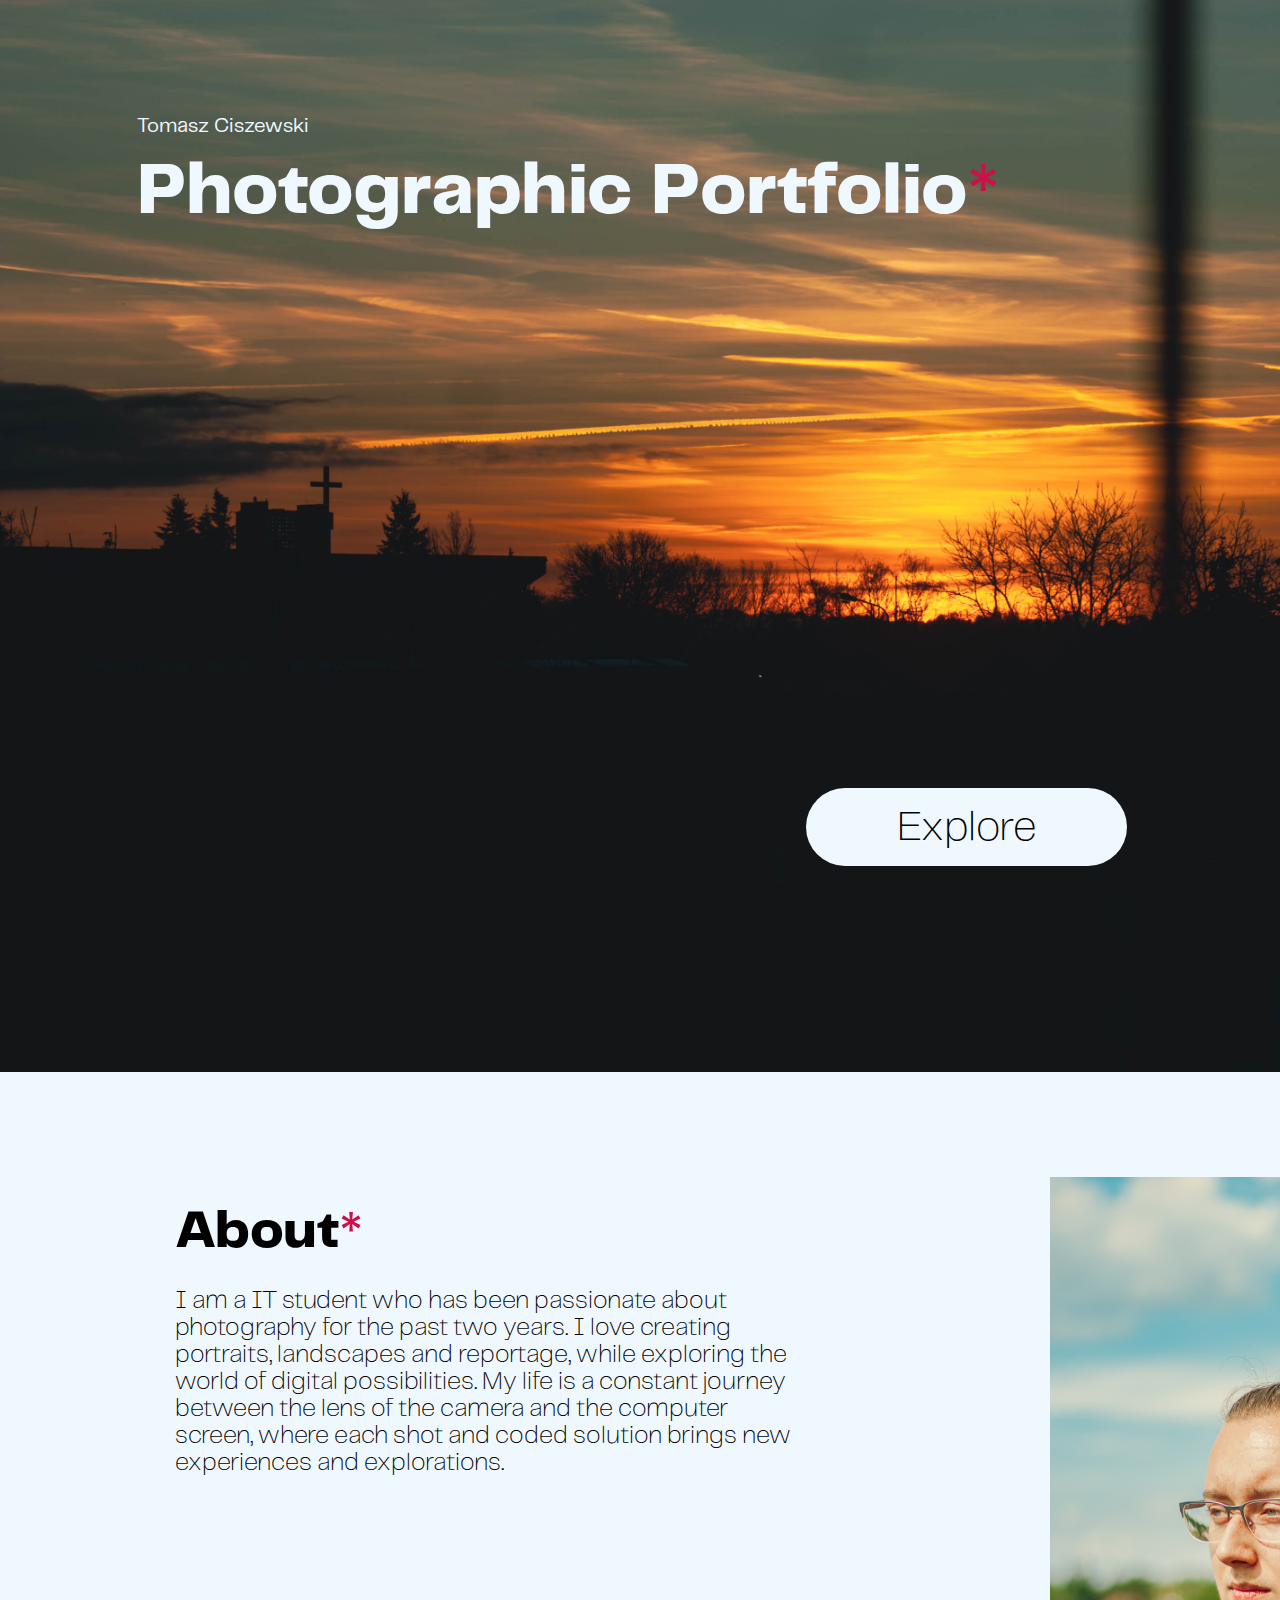
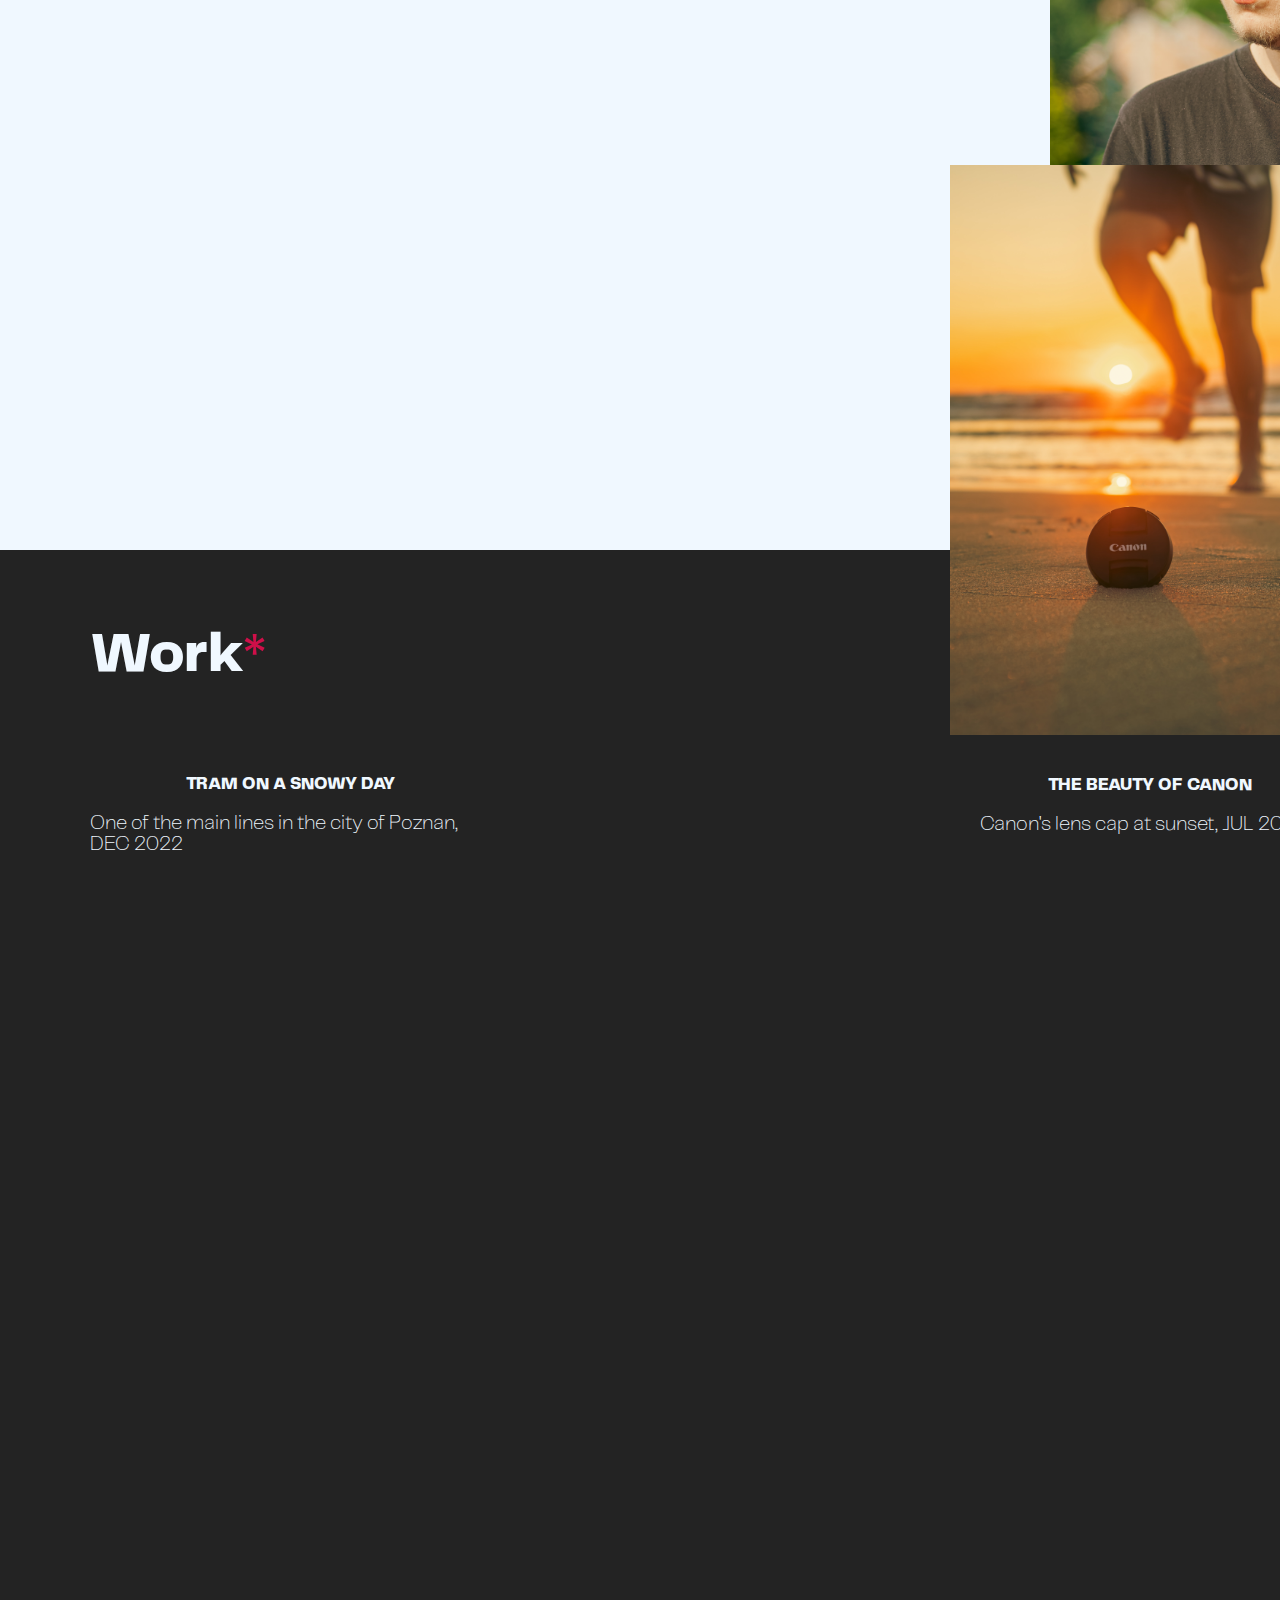
==== index.html @ 565dc721 "Build" ====
<!DOCTYPE html>
<html lang="en-EN">
<head>
    <meta charset="UTF-8">
    <meta name="viewport" content="width=device-width, initial-scale=1.0">
    <title>Ciszewski Foto i Film</title>
    <link rel="stylesheet" href="stylesheet.css">
</head>
<body>
    <div class="container">
        <div class="page1" id="page1">
            <p class="name">Tomasz Ciszewski</p>
            <h1 class="portfolio">Photographic Portfolio<span style="color: #CF0F49;">*</span></h1>
            <div class="explore_button">
                <p class="exp_butt_text">
                    <a href="#page2">Explore</a>
                </p>
            </div>
        </div>
        <div class="page2" id="page2">
            <img draggable="false" class="profiltomek" src="src/img/tomekprofil.jpg" alt="">
            <p class="about_page2">About<span style="color: #CF0F49;">*</span></p>
            <p class="opis">I am a IT student who has been passionate about photography for the past two years. I love creating portraits, landscapes and reportage, while exploring the world of digital possibilities. My life is a constant journey between the lens of the camera and the computer screen, where each shot and coded solution brings new experiences and explorations.</p>
        </div>
        <div class="page3">
            <h1 class="work_sign">Work<span style="color: #CF0F49;">*</span></h1>
            <div class="tram">
                <img class="tram_img" draggable="false" src="src/img/tram.jpg" alt="">
                <h1 class="tram_head">TRAM ON A SNOWY DAY</h1>
                <p class="tram_text">One of the main lines in the city of Poznan, DEC 2022</p>
            </div>
            <div class="salon">
                <img class="salon_img" draggable="false" src="src/img/salongier.JPG" alt="">
                <h1 class="salon_head">NIGHTLIFE OF THE CITY</h1>
                <p class="salon_text">Gaming lounge in a resort on the Baltic Sea, JUL 2023</p>
            </div>
            <div class="plaza">
                <img class="plaza_img" draggable="false" src="src/img/plaza.JPG" alt="">
                <h1 class="plaza_head">THE BEAUTY OF CANON</h1>
                <p class="plaza_text">Canon's lens cap at sunset, JUL 2023</p>
            </div>
            <div class="matport">
                <img class="matport_img" draggable="false" src="src/img/matport.jpg" alt="">
                <h1 class="matport_head">ONE OF THE TOP SPEAKERS</h1>
                <p class="matport_text">Portrait for HR conference, APR 2024</p>
            </div>
        </div>
    </div>
</body>
</html>
---- stylesheet.css ----
@font-face {
    font-family: Telegram;
    src: url(src/fonts/PPTelegraf-Regular.otf);
}

@font-face {
    font-family: TelegramB;
    src: url(src/fonts/PPTelegraf-UltraBold.otf);
}

@font-face {
    font-family: TelegramL;
    src: url(src/fonts/PPTelegraf-UltraLight.otf);
}

html {
    scroll-behavior: smooth;
}

.container {
    width: 100%;
    height: fit-content;
    position: relative;
    margin-left: -8px;
    margin-top: -8px;
    margin-bottom: -10px;
    font-family: Telegram;
    user-select: none;
}

.page1 {
    background-image: url(src/img/bgpage1.jpg);
    background-size: 100%;
    width: 1920px;
    height: 1080px;
    position: relative;
    top: -20px;
}

.name {
    font-family: Telegram;
    color: aliceblue;
    font-size: 20px;
    position: relative;
    top: 124px;
    left: 137px;
    width: 250px;
}

.portfolio {
    font-family: TelegramB;
    color: aliceblue;
    font-size: 73px;
    position: relative;
    top: 93px;
    left: 137px;
    width: 950px;
}

.explore_button {
    position: relative;
    width: 321px;
    height: 78px;
    background: aliceblue;
    font-family: TelegramL;
    font-size: 42px;
    text-align: center;
    border-radius: 50px;
    top: 600px;
    left: 42%;
    scroll-behavior: smooth;
    .exp_butt_text {
        position: relative;
        top: 18px;
        user-select: none;
    }
}

a {
    text-decoration: none;
    color: black;
}

.explore_button:hover {
    a {
        color: lightgrey;
    }
}

.page2 {
    background-color: aliceblue;
    width: 1920px;
    height: 1080px;
    position: relative;
    top: -20px;
}

.profiltomek {
    position: relative;
    width: 540px;
    height: 800px;
    top: 105px;
    left: 1050px;
}

.about_page2 {
    font-family: TelegramB;
    position: relative;
    top: -724px;
    left: 175px;
    font-size: 53px;
    width: 350px;
}

.opis {
    position: relative;
    width: 625px;
    height: 345px;
    font-size: 25px;
    font-family: TelegramL;
    top: -750px;
    left: 175px;
}

.page3 {
    background-color: rgb(35, 35, 35);
    width: 1920px;
    height: 1080px;
    position: relative;
    top: -60px;
}

.work_sign {
    font-family: TelegramB;
    font-size: 56px;
    color: aliceblue;
    position: relative;
    width: 200px;
    top: 75px;
    left: 90px;
}

.tram_img {
    width: 380px;
    height: auto;
    position: relative;
    left: 90px;
    top: 75px;
}

.tram_head {
    font-family: TelegramB;
    font-size: 17px;
    width: 400px;
    color: aliceblue;
    position: relative;
    left: 90px;
    top: 100px;
    text-align: center;
}

.tram_text {
    font-family: TelegramL;
    font-size: 20px;
    color: aliceblue;
    width: 400px;
    position: relative;
    top: 100px;
    left: 90px;
}

.salon {
    position: relative;
    left: -60px;
    height: 0;
}

.salon_img {
    width: 380px;
    height: auto;
    position: relative;
    left: 580px;
    top: -611px;
}

.salon_head {
    font-family: TelegramB;
    font-size: 17px;
    color: aliceblue;
    position: relative;
    width: 400px;
    top: -585px;
    left: 580px;
    text-align: center;
}

.salon_text {
    font-family: TelegramL;
    font-size: 20px;
    color: aliceblue;
    width: 400px;
    position: relative;
    top: -585px;
    left: 580px;
}

.plaza {
    position: relative;
    left: -120px;
    height: 0;
}

.plaza_img {
    width: 380px;
    height: auto;
    position: relative;
    left: 1070px;
    top: -610px;
}

.plaza_head {
    font-family: TelegramB;
    font-size: 17px;
    color: aliceblue;
    position: relative;
    width: 400px;
    top: -585px;
    left: 1070px;
    text-align: center;
}

.plaza_text {
    font-family: TelegramL;
    font-size: 20px;
    color: aliceblue;
    width: 400px;
    position: relative;
    top: -585px;
    left: 1100px;
}

.matport {
    position: relative;
    left: 310px;
    height: 0;
    width: 0;
}

.matport_img {
    width: 380px;
    height: auto;
    position: relative;
    left: 1070px;
    top: -610px;
}

.matport_head {
    font-family: TelegramB;
    font-size: 17px;
    color: aliceblue;
    position: relative;
    width: 400px;
    top: -585px;
    left: 1070px;
    text-align: center;
}

.matport_text {
    font-family: TelegramL;
    font-size: 20px;
    color: aliceblue;
    width: 400px;
    position: relative;
    top: -585px;
    left: 1100px;
}
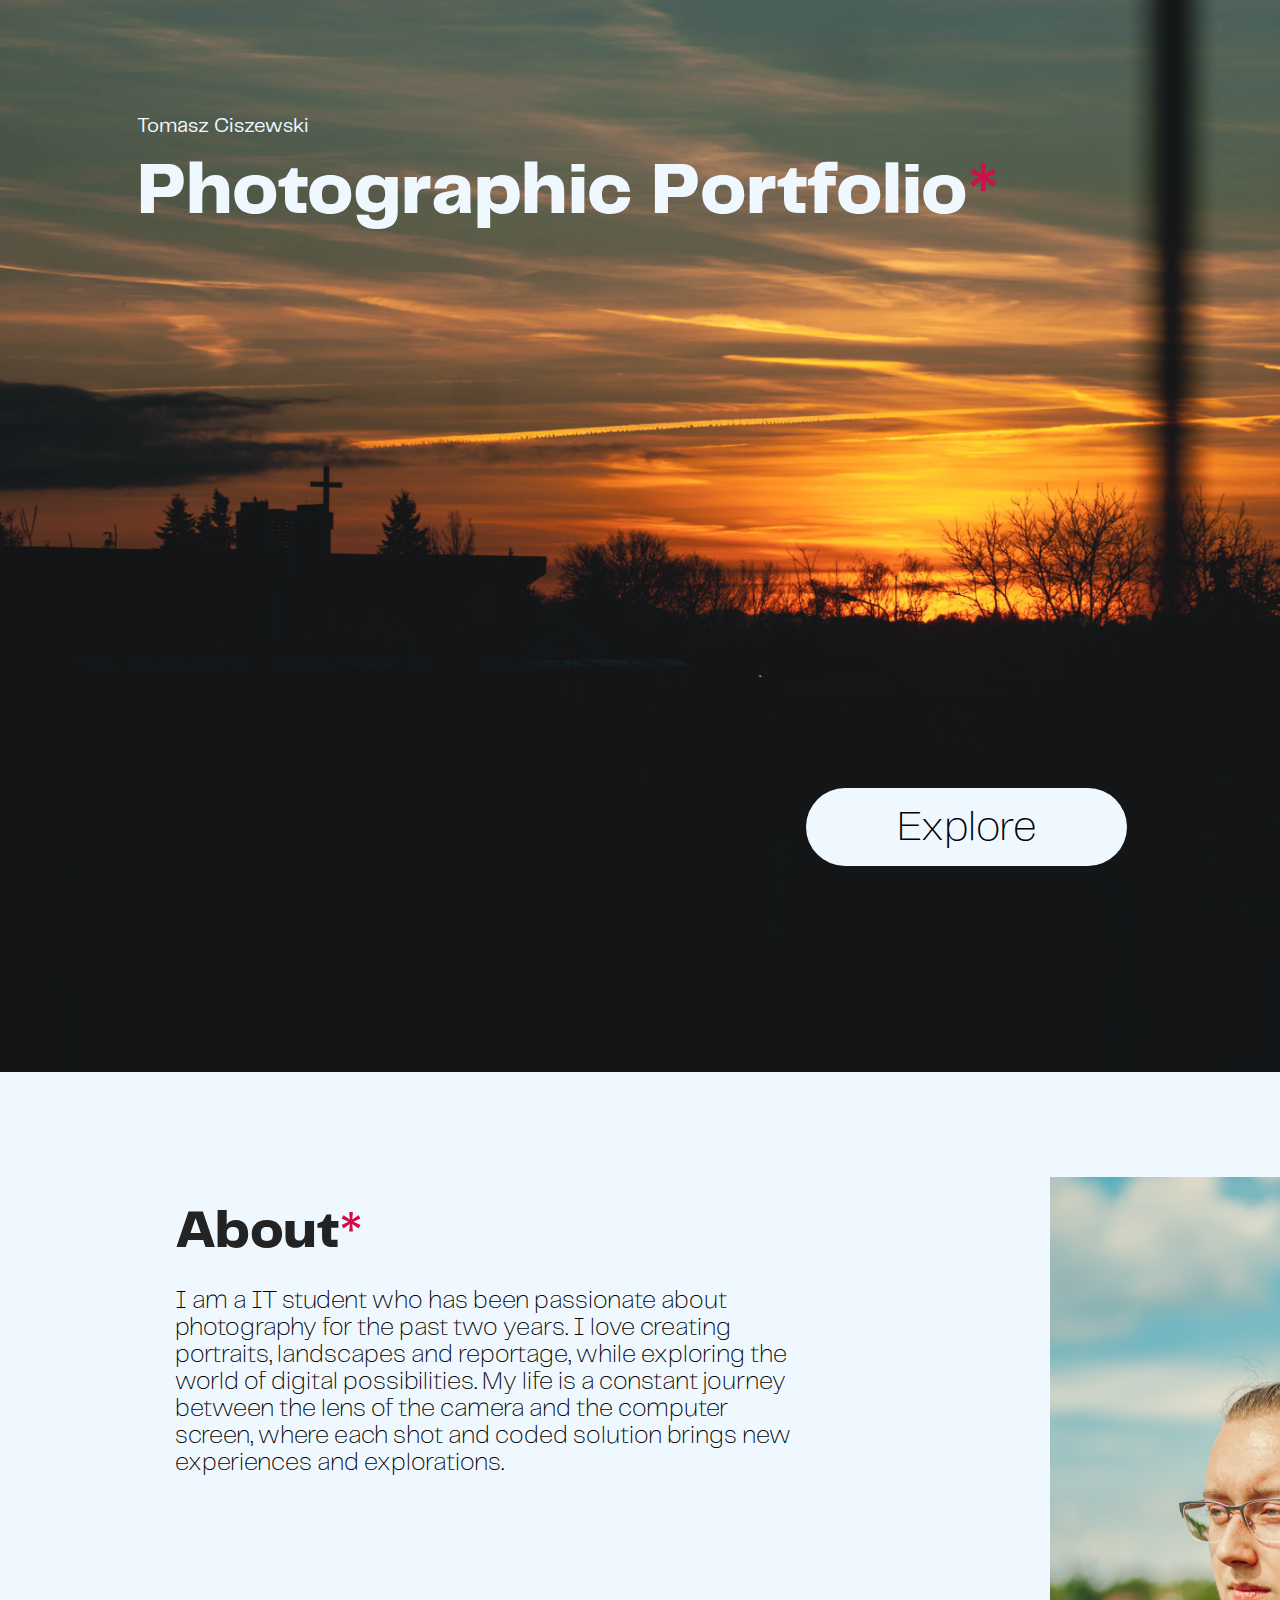
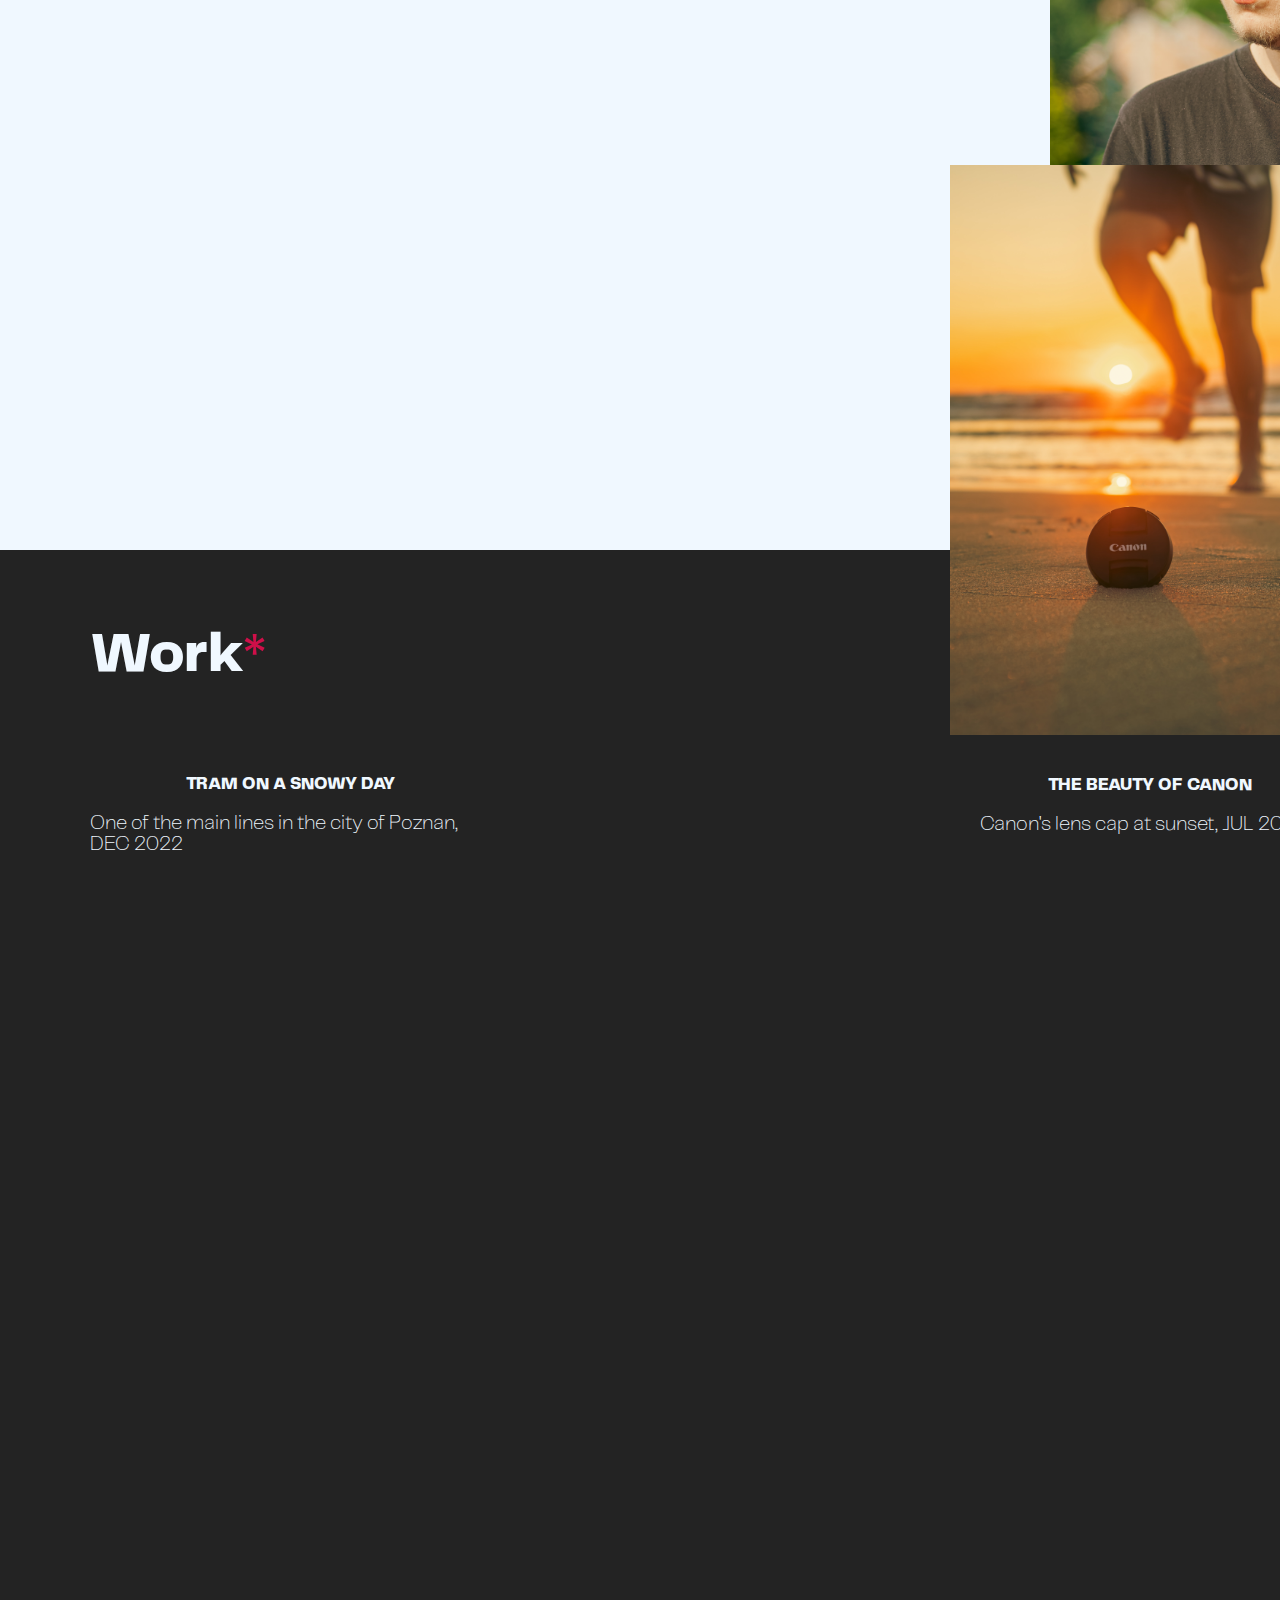
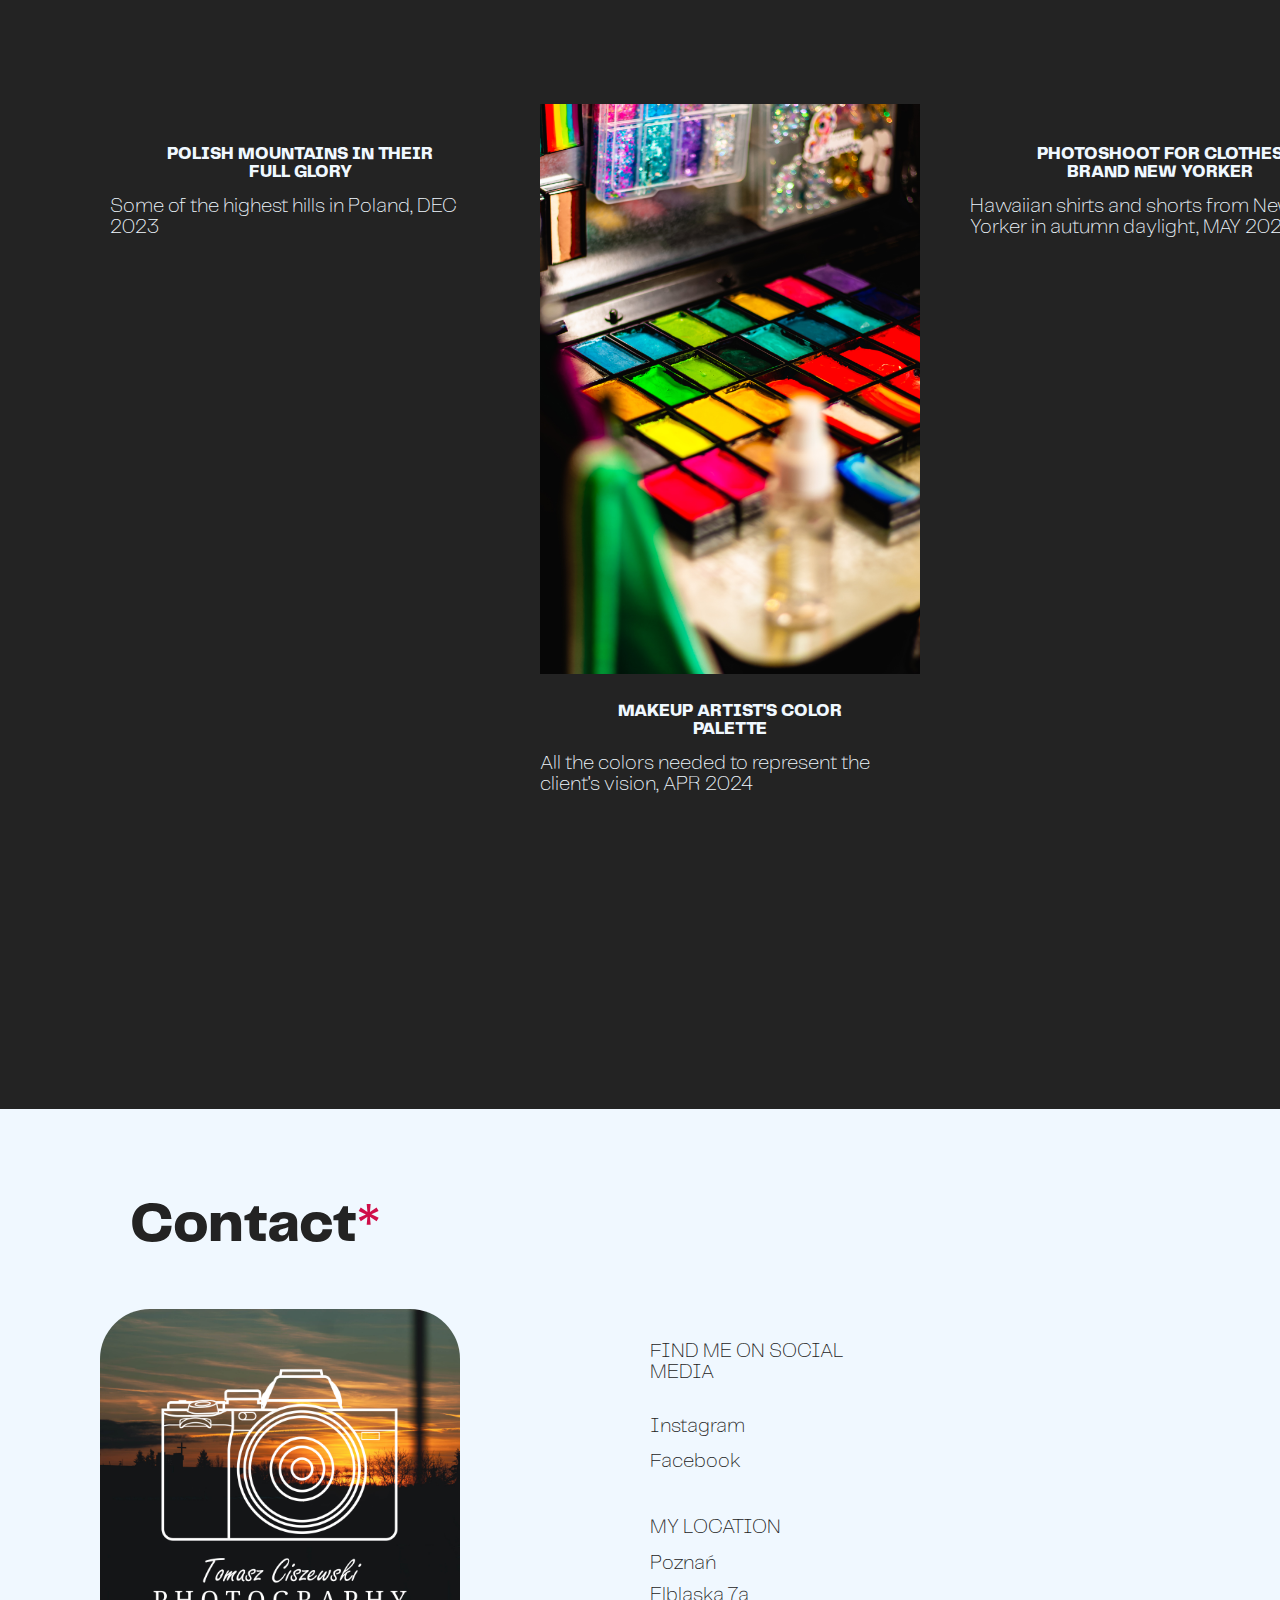
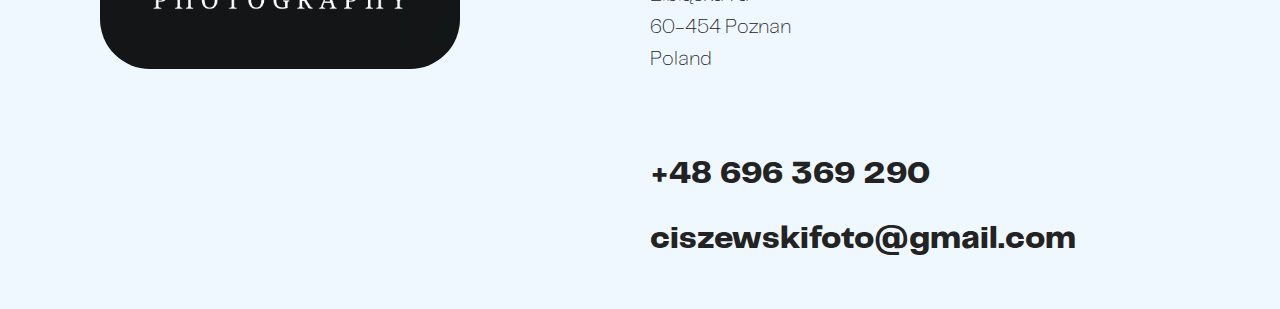
==== commit bce8171e: "Build" ====
--- a/index.html
+++ b/index.html
@@ -45,6 +45,52 @@
                 <p class="matport_text">Portrait for HR conference, APR 2024</p>
             </div>
         </div>
+        <div class="page4">
+            <div class="mountain">
+                <img class="mountain_img" draggable="false" src="src/img/mountains.jpg" alt="">
+                <h1 class="mountain_head">POLISH MOUNTAINS IN THEIR FULL GLORY</h1>
+                <p class="mountain_text">Some of the highest hills in Poland, DEC 2023</p>
+            </div>
+            <div class="makeup">
+                <img class="makeup_img" draggable="false" src="src/img/makeup.jpg" alt="">
+                <h1 class="makeup_head">MAKEUP ARTIST'S COLOR PALETTE</h1>
+                <p class="makeup_text">All the colors needed to represent the client's vision, APR 2024</p>
+            </div>
+            <div class="newyorker">
+                <img class="newyorker_img" draggable="false" src="src/img/newyorker.JPG" alt="">
+                <h1 class="newyorker_head">PHOTOSHOOT FOR CLOTHES BRAND NEW YORKER</h1>
+                <p class="newyorker_text">Hawaiian shirts and shorts from New Yorker in autumn daylight, MAY 2023</p>
+            </div>
+            <div class="oldlady">
+                <img class="oldlady_img" draggable="false" src="src/img/oldlady.jpg" alt="">
+                <h1 class="oldlady_head">AN OLD LADY WATCHING OVER HER DOG</h1>
+                <p class="oldlady_text">Mountains on a sunny day and a woman in the prime of her life, DEC 2023</p>
+            </div>
+        </div>
+        <div class="page5">
+            <div class="logo">
+                <img class="logo_img" draggable="false" src="src/img/logo.png" alt="">
+            </div>
+            <p class="contact_sign">Contact<span style="color: #CF0F49;">*</span></p>
+            <div class="social">
+                <p class="findme">FIND ME ON SOCIAL MEDIA</p>
+                <div class="links">
+                    <a class="iglink" target="_blank" href="https://www.instagram.com/ciszewskifotography/">Instagram</a><br>
+                    <a class="fblink" target="_blank" href="https://www.facebook.com/CiszewskiFoto/">Facebook</a>
+                </div>
+            </div>
+            <div class="mylocation">
+                <p class="myloc">MY LOCATION</p>
+                <p class="locdata">Poznań</p>
+                <p class="locdata">Elbląska 7a</p>
+                <p class="locdata">60-454 Poznan</p>
+                <p class="locdata">Poland</p>
+            </div>
+            <div class="contact">
+                <p class="number">+48 696 369 290</p>
+                <p class="e-mail">ciszewskifoto@gmail.com</p>
+            </div>
+        </div>
     </div>
 </body>
 </html>--- a/stylesheet.css
+++ b/stylesheet.css
@@ -106,6 +106,7 @@
 .about_page2 {
     font-family: TelegramB;
     position: relative;
+    color: rgb(35, 35, 35);
     top: -724px;
     left: 175px;
     font-size: 53px;
@@ -273,4 +274,271 @@
     position: relative;
     top: -585px;
     left: 1100px;
+}
+
+.page4 {
+    background-color: rgb(35, 35, 35);
+    width: 1920px;
+    height: 1080px;
+    position: relative;
+    top: -61px;
+}
+
+.mountain {
+    position: relative;
+    width: 380px;
+    height: 700px;
+    top: 75px;
+    left: 110px;
+}
+
+.mountain_img {
+    width: 380px;
+    height: auto;
+    position: relative;
+}
+
+.mountain_head {
+    font-family: TelegramB;
+    font-size: 17px;
+    color: aliceblue;
+    position: relative;
+    width: 280px;
+    text-align: center;
+    left: 50px;
+    top: 10px;
+    margin-top: 14px;
+    margin-bottom: 14px;
+}
+
+.mountain_text {
+    font-family: TelegramL;
+    font-size: 20px;
+    color: aliceblue;
+    width: 380px;
+    position: relative;
+    margin-top: 25px;
+}
+
+.makeup {
+    position: relative;
+    width: 380px;
+    height: 700px;
+    top: -625px;
+    left: 540px;
+}
+
+.makeup_img {
+    width: 380px;
+    height: auto;
+    position: relative;
+}
+
+.makeup_head {
+    font-family: TelegramB;
+    font-size: 17px;
+    color: aliceblue;
+    position: relative;
+    width: 280px;
+    text-align: center;
+    left: 50px;
+    top: 10px;
+    margin-top: 14px;
+    margin-bottom: 14px;
+}
+
+.makeup_text {
+    font-family: TelegramL;
+    font-size: 20px;
+    color: aliceblue;
+    width: 380px;
+    position: relative;
+    margin-top: 25px;
+}
+
+.newyorker {
+    position: relative;
+    width: 380px;
+    height: 700px;
+    top: -1325px;
+    left: 970px;
+}
+
+.newyorker_img {
+    width: 380px;
+    height: auto;
+    position: relative;
+}
+
+.newyorker_head {
+    font-family: TelegramB;
+    font-size: 17px;
+    color: aliceblue;
+    position: relative;
+    width: 280px;
+    text-align: center;
+    left: 50px;
+    top: 10px;
+    margin-top: 14px;
+    margin-bottom: 14px;
+}
+
+.newyorker_text {
+    font-family: TelegramL;
+    font-size: 20px;
+    color: aliceblue;
+    width: 380px;
+    position: relative;
+    margin-top: 25px;
+}
+
+.oldlady {
+    position: relative;
+    width: 380px;
+    height: 700px;
+    top: -2025px;
+    left: 1400px;
+}
+
+.oldlady_img {
+    width: 380px;
+    height: auto;
+    position: relative;
+}
+
+.oldlady_head {
+    font-family: TelegramB;
+    font-size: 17px;
+    color: aliceblue;
+    position: relative;
+    width: 280px;
+    text-align: center;
+    left: 50px;
+    top: 10px;
+    margin-top: 14px;
+    margin-bottom: 14px;
+}
+
+.oldlady_text {
+    font-family: TelegramL;
+    font-size: 20px;
+    color: aliceblue;
+    width: 380px;
+    position: relative;
+    margin-top: 25px;
+}
+
+.page5 {
+    background-color: aliceblue;
+    width: 1920px;
+    height: 800px;
+    position: relative;
+    margin-bottom: 0px;
+    margin-top: -61px;
+}
+
+.logo {
+    position: relative;
+    width: 360px;
+    height: 360px;
+    top: 200px;
+    left: 100px;
+}
+
+.logo_img {
+    width: 360px;
+    height: auto;
+    border-radius: 50px;
+    position: relative;
+}
+
+.contact_sign {
+    font-family: TelegramB;
+    font-size: 56px;
+    color: rgb(35, 35, 35);
+    width: 380px;
+    position: relative;
+    left: 130px;
+    top: -330px;
+}
+
+.social {
+    width: 260px;
+    height: auto;
+    position: relative;
+    left: 650px;
+    top: -300px;
+}
+
+.iglink {
+    font-family: TelegramL;
+    font-size: 20px;
+    color: rgb(35, 35, 35);
+    transition: 300ms ease;
+    line-height: 2.4;
+}
+
+.iglink:hover {
+    font-family: TelegramL;
+    font-size: 24px;
+    color: gray;
+
+}
+
+.fblink {
+    font-family: TelegramL;
+    font-size: 20px;
+    color: rgb(35, 35, 35);
+    transition: 300ms ease;
+}
+
+.fblink:hover {
+    font-family: TelegramL;
+    font-size: 24px;
+    color: gray;
+}
+
+.findme {
+    font-family: TelegramL;
+    font-size: 20px;
+    color: rgb(35, 35, 35);
+}
+
+.mylocation {
+    position: relative;
+    left: 650px;
+    top: -275px;
+    width: 450px;
+}
+
+.myloc {
+    font-family: TelegramL;
+    font-size: 20px;
+    color: rgb(35, 35, 35);
+}
+
+.locdata {
+    font-family: TelegramL;
+    font-size: 20px;
+    color: rgb(35, 35, 35);
+    line-height: 0.6;
+}
+
+.contact {
+    position: relative;
+    top: -215px;
+    left: 650px;
+    width: 450px;
+}
+
+.number {
+    font-family: TelegramB;
+    font-size: 32px;
+    color: rgb(35, 35, 35);
+}
+
+.e-mail {
+    font-family: TelegramB;
+    font-size: 32px;
+    color: rgb(35, 35, 35);
 }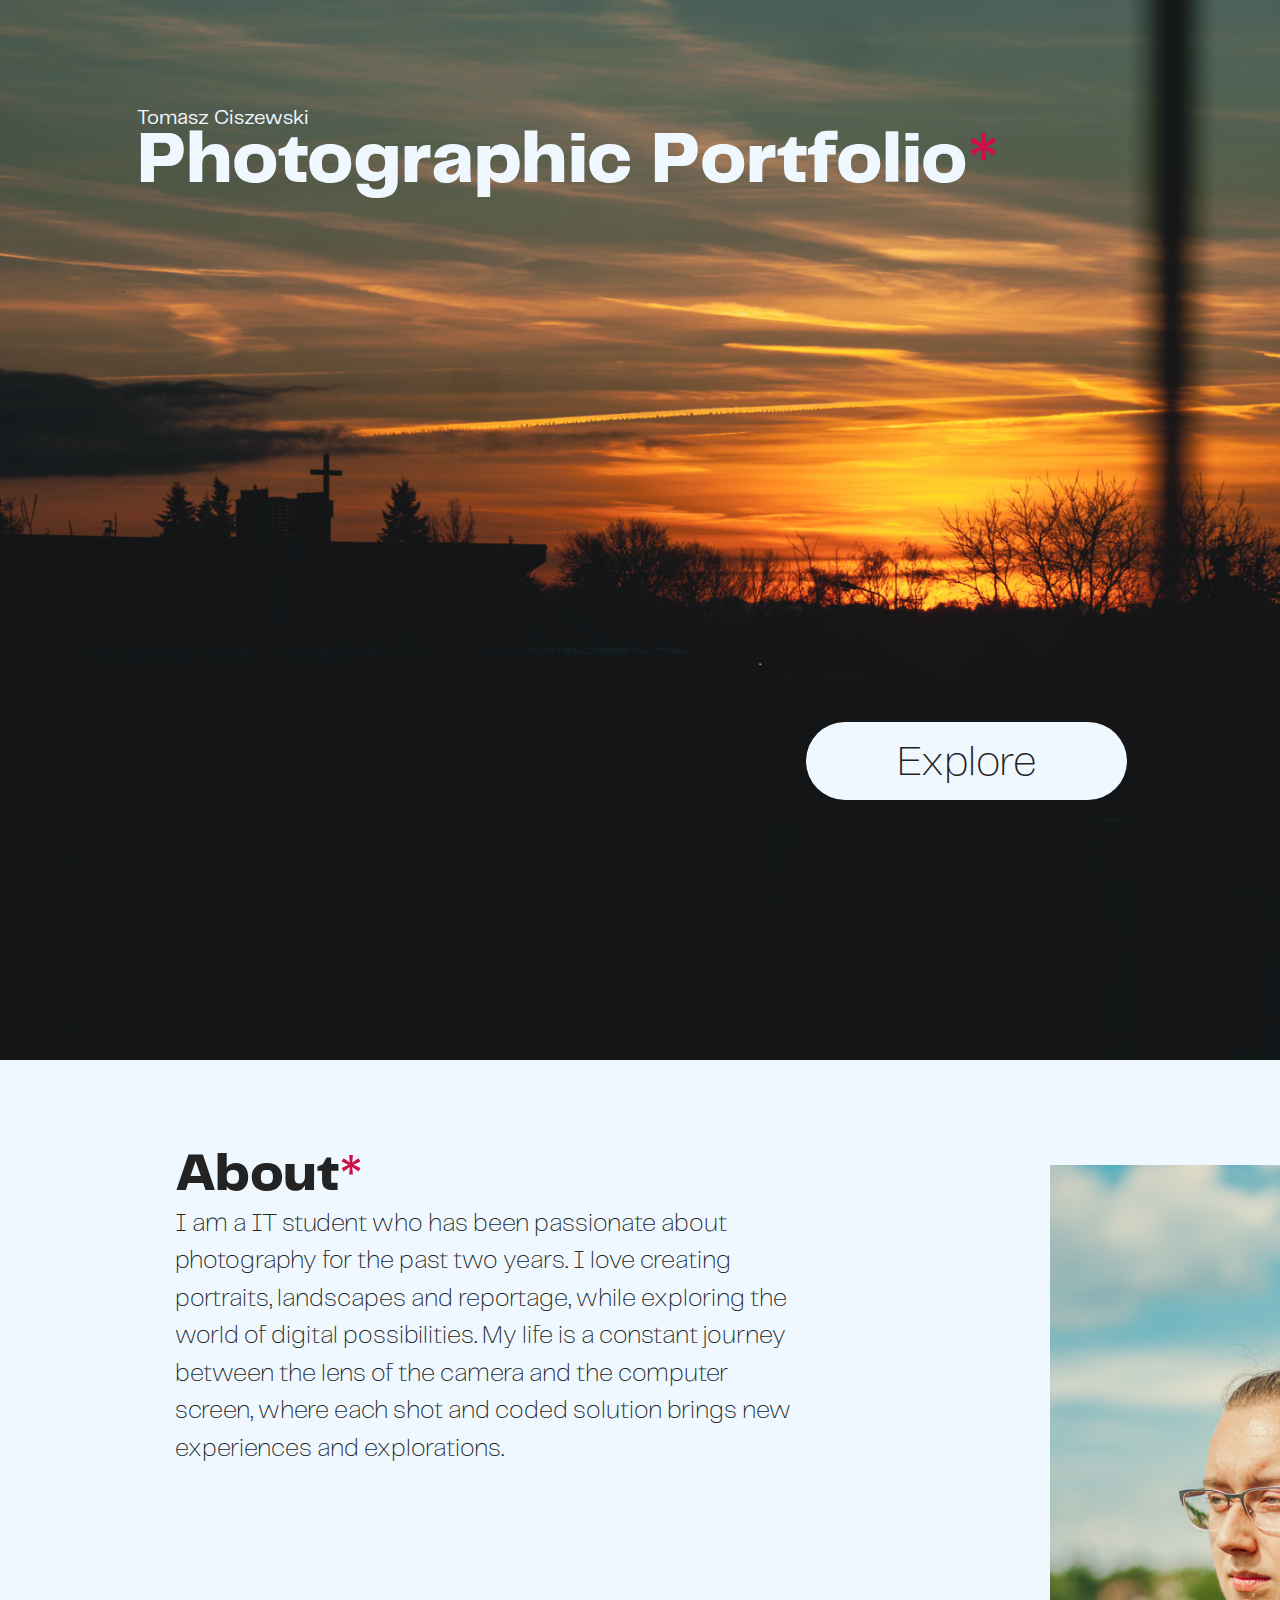
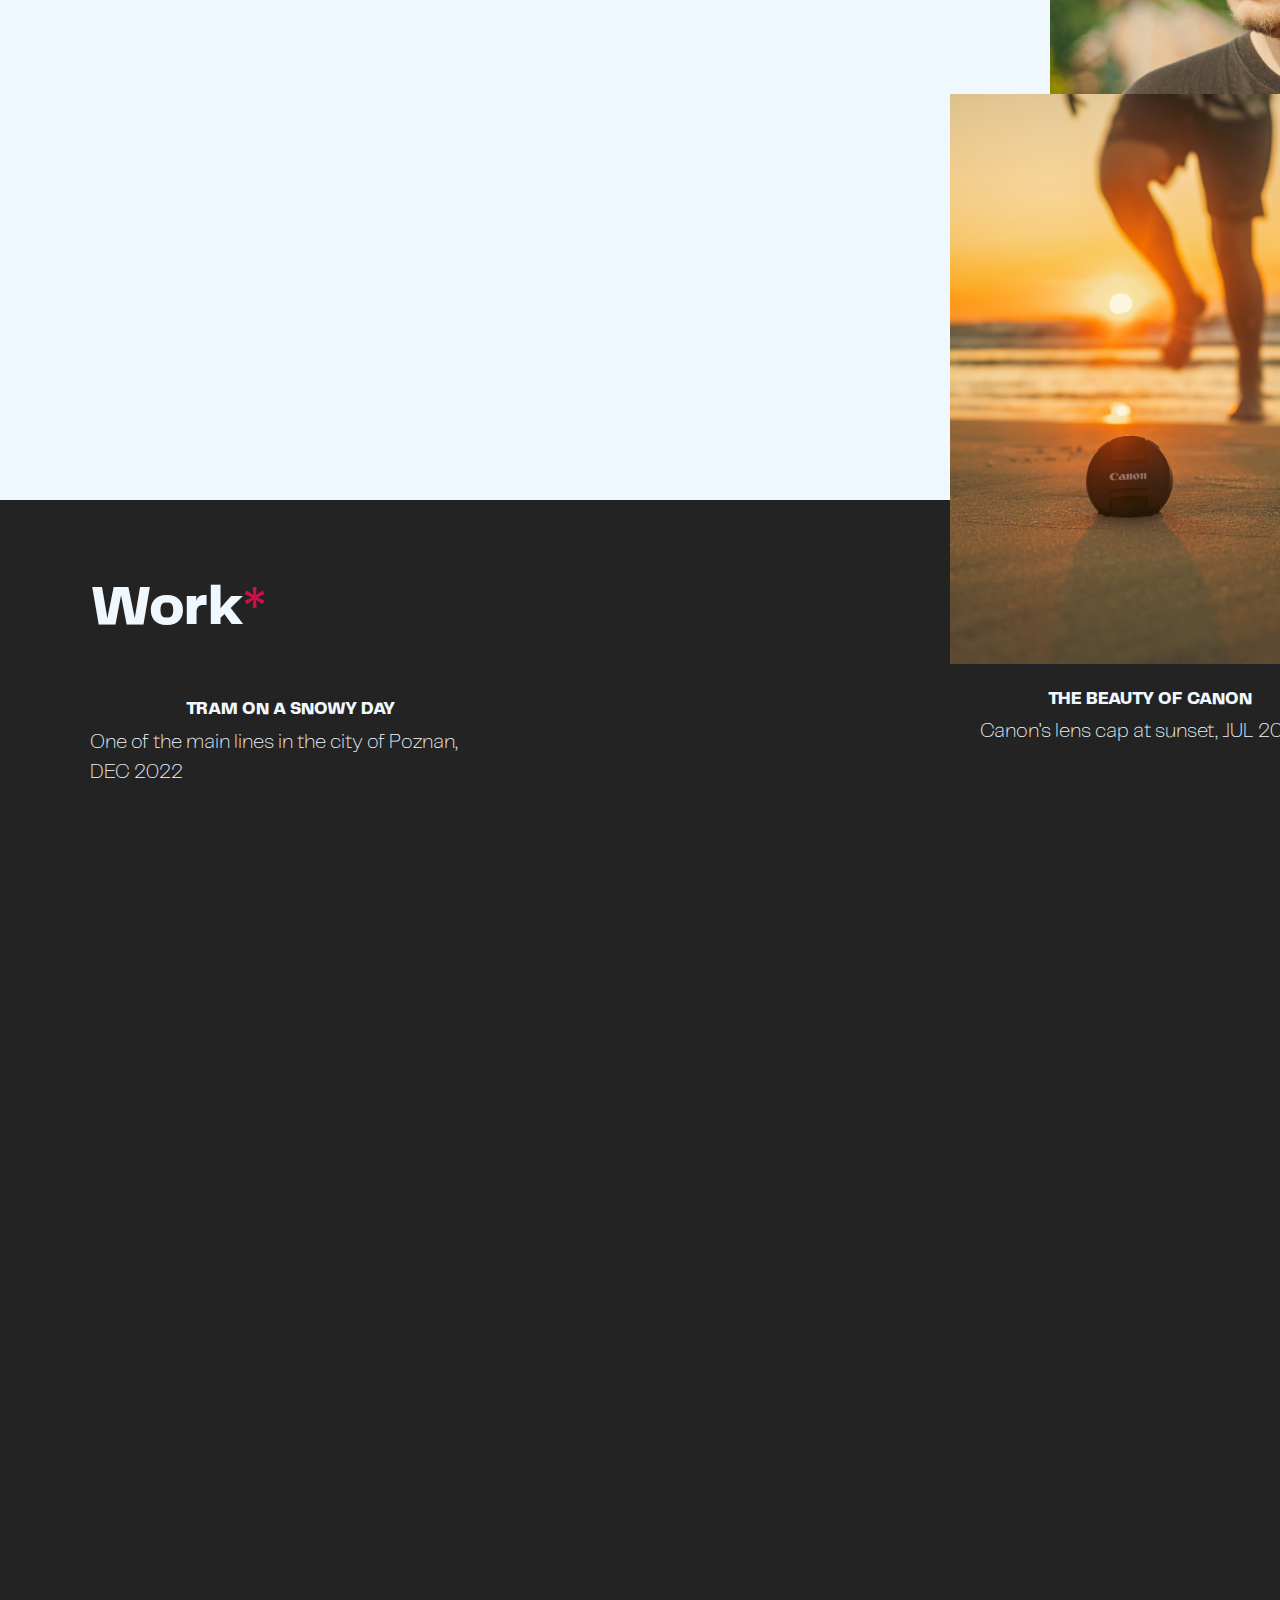
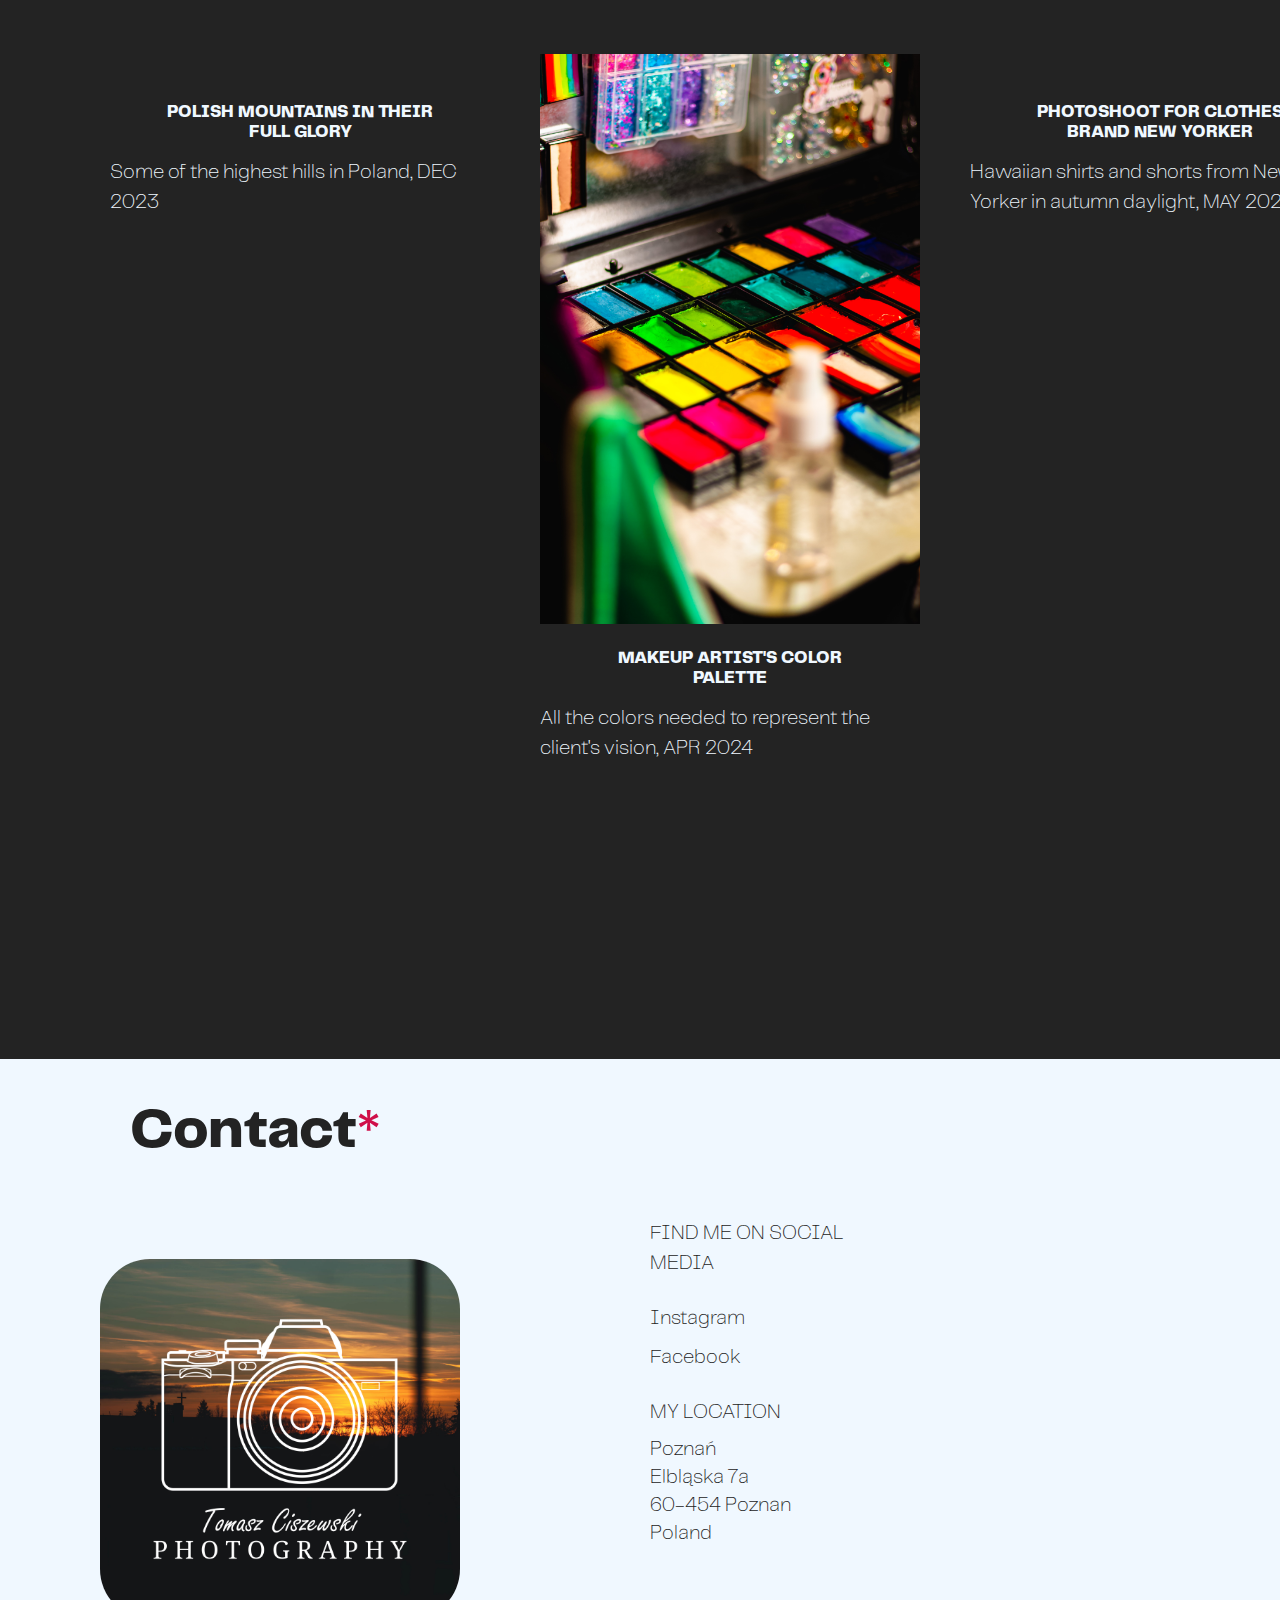
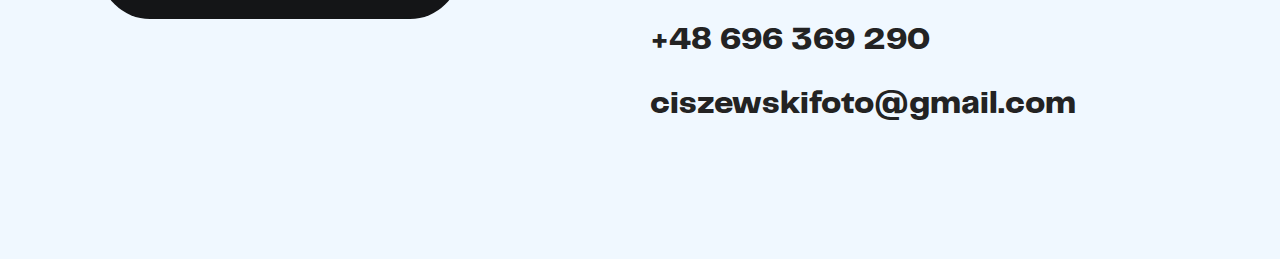
==== commit a0d57b55: "Tweaks" ====
--- a/index.html
+++ b/index.html
@@ -5,20 +5,28 @@
     <meta name="viewport" content="width=device-width, initial-scale=1.0">
     <title>Ciszewski Foto i Film</title>
     <link rel="stylesheet" href="stylesheet.css">
+    <link rel="icon" type="image/x-icon" href="src/logo.ico">
+    <link href="https://cdn.jsdelivr.net/npm/bootstrap@5.3.3/dist/css/bootstrap.min.css" rel="stylesheet">
+    <script src="https://cdn.jsdelivr.net/npm/bootstrap@5.3.3/dist/js/bootstrap.bundle.min.js"></script>
 </head>
 <body>
-    <div class="container">
+    <div class="kontener">
         <div class="page1" id="page1">
             <p class="name">Tomasz Ciszewski</p>
             <h1 class="portfolio">Photographic Portfolio<span style="color: #CF0F49;">*</span></h1>
             <div class="explore_button">
                 <p class="exp_butt_text">
-                    <a href="#page2">Explore</a>
+                    <a class="explore_text" href="#page2">Explore</a>
                 </p>
             </div>
         </div>
         <div class="page2" id="page2">
-            <img draggable="false" class="profiltomek" src="src/img/tomekprofil.jpg" alt="">
+            <div class="hiddentext">
+                <p class="hidden_text">Strona będzie po Polsku</p>
+            </div>
+            <div class="profildiv">
+                <img draggable="false" class="profiltomek" src="src/img/tomekprofil.jpg" alt="">
+            </div>
             <p class="about_page2">About<span style="color: #CF0F49;">*</span></p>
             <p class="opis">I am a IT student who has been passionate about photography for the past two years. I love creating portraits, landscapes and reportage, while exploring the world of digital possibilities. My life is a constant journey between the lens of the camera and the computer screen, where each shot and coded solution brings new experiences and explorations.</p>
         </div>
--- a/stylesheet.css
+++ b/stylesheet.css
@@ -13,19 +13,20 @@
     src: url(src/fonts/PPTelegraf-UltraLight.otf);
 }
 
+@keyframes rotate {
+    from {rotate: -360deg;}
+    to {rotate: 0deg;}
+}
+
 html {
     scroll-behavior: smooth;
 }
 
-.container {
-    width: 100%;
-    height: fit-content;
-    position: relative;
-    margin-left: -8px;
-    margin-top: -8px;
-    margin-bottom: -10px;
+.kontener {
     font-family: Telegram;
     user-select: none;
+    max-width: 100%;
+    height: auto;
 }
 
 .page1 {
@@ -69,10 +70,17 @@
     top: 600px;
     left: 42%;
     scroll-behavior: smooth;
+    animation-name: rotate;
+    animation-duration: 500ms;
+    animation-delay: 300ms;
     .exp_butt_text {
         position: relative;
-        top: 18px;
+        top: 10px;
         user-select: none;
+        .explore_text {
+            text-decoration: none;
+            color: rgb(35, 35, 35);
+        }
     }
 }
 
@@ -82,8 +90,9 @@
 }
 
 .explore_button:hover {
-    a {
+    .explore_text {
         color: lightgrey;
+        text-decoration: none;
     }
 }
 
@@ -95,12 +104,34 @@
     top: -20px;
 }
 
-.profiltomek {
+.profildiv {
     position: relative;
     width: 540px;
     height: 800px;
     top: 105px;
     left: 1050px;
+    transition: 400ms ease-in;
+}
+
+.profiltomek {
+    position: relative;
+    width: 540px;
+    height: 800px;
+    transition: 400ms ease-in-out;
+}
+
+.profildiv:active {
+    .profiltomek {
+        transform: translateX(200px);
+    }
+}
+
+.hiddentext {
+    position: absolute;
+    width: 540px;
+    height: 800px;
+    top: 105px;
+    left: 1050px;
 }
 
 .about_page2 {
@@ -476,12 +507,14 @@
     color: rgb(35, 35, 35);
     transition: 300ms ease;
     line-height: 2.4;
+    text-decoration: none;
 }
 
 .iglink:hover {
     font-family: TelegramL;
     font-size: 24px;
     color: gray;
+    text-decoration: none;
 
 }
 
@@ -489,6 +522,7 @@
     font-family: TelegramL;
     font-size: 20px;
     color: rgb(35, 35, 35);
+    text-decoration: none;
     transition: 300ms ease;
 }
 
@@ -496,6 +530,7 @@
     font-family: TelegramL;
     font-size: 24px;
     color: gray;
+    text-decoration: none;
 }
 
 .findme {
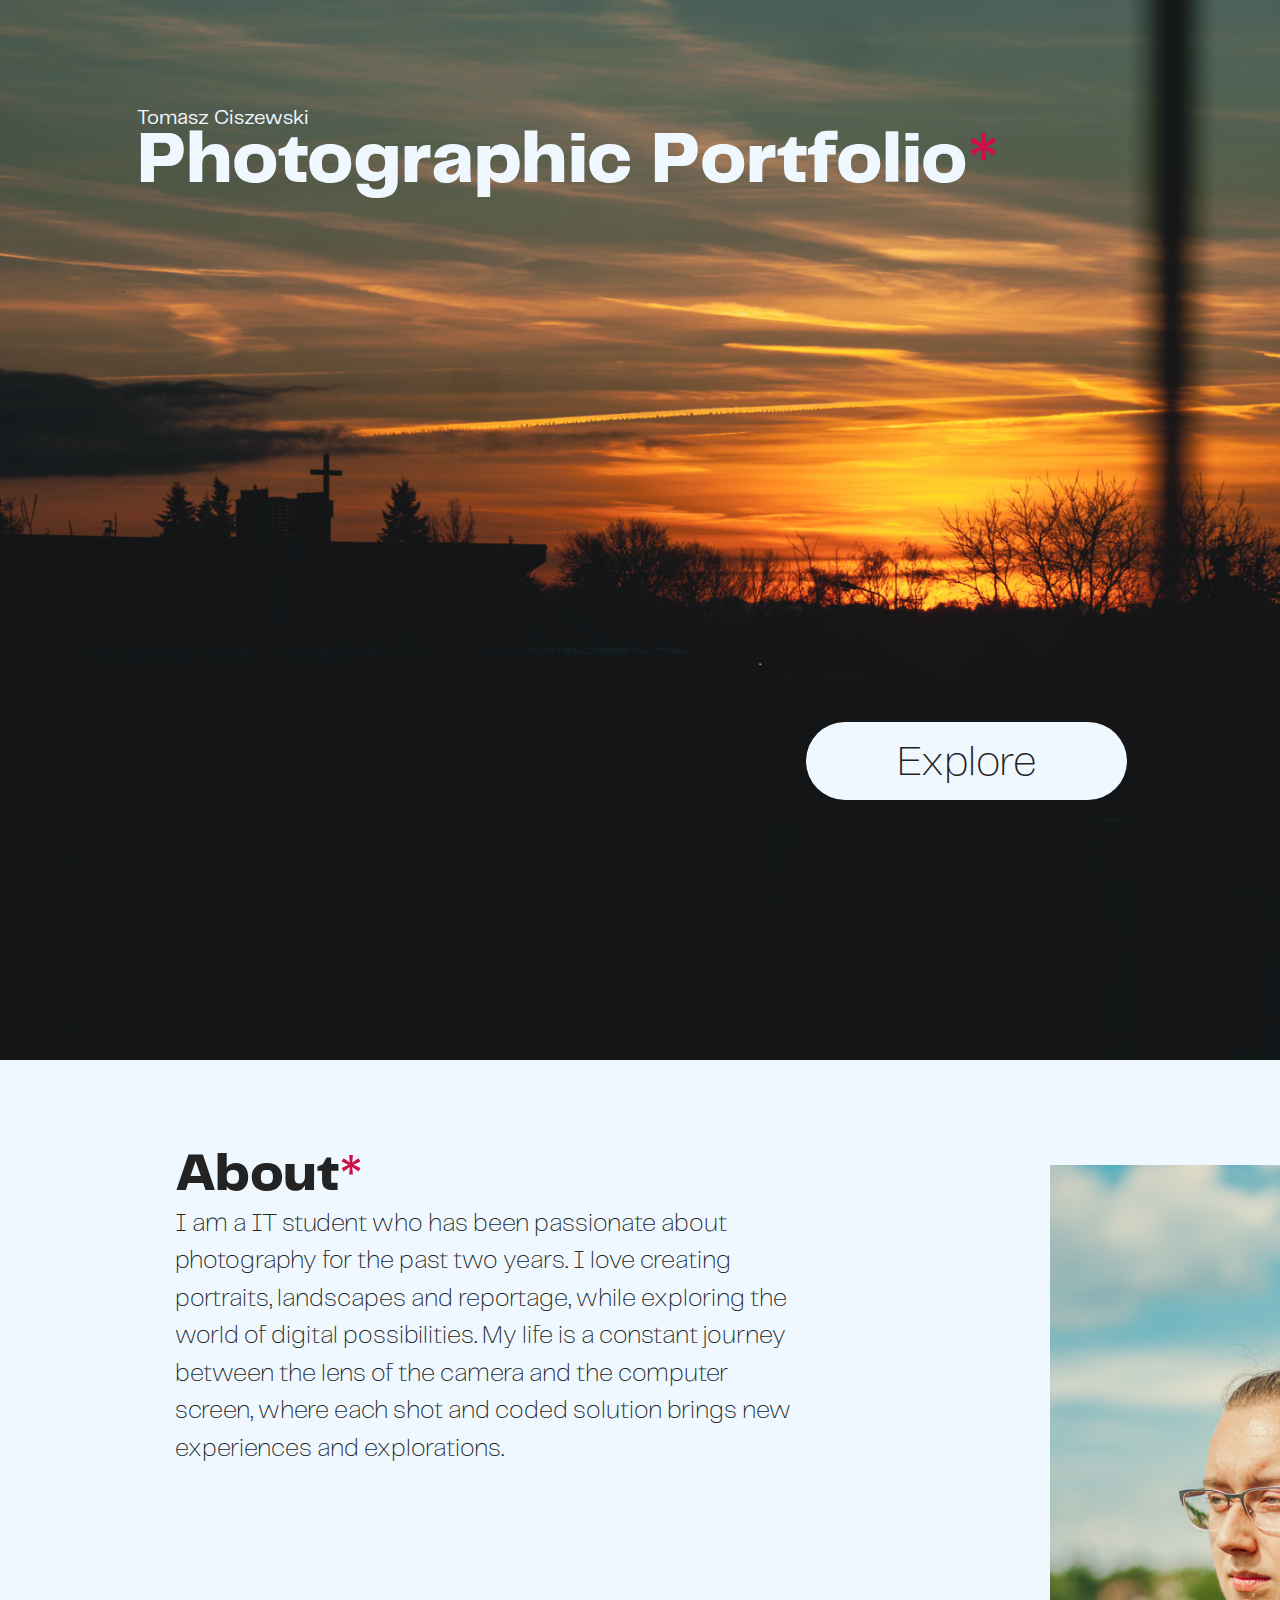
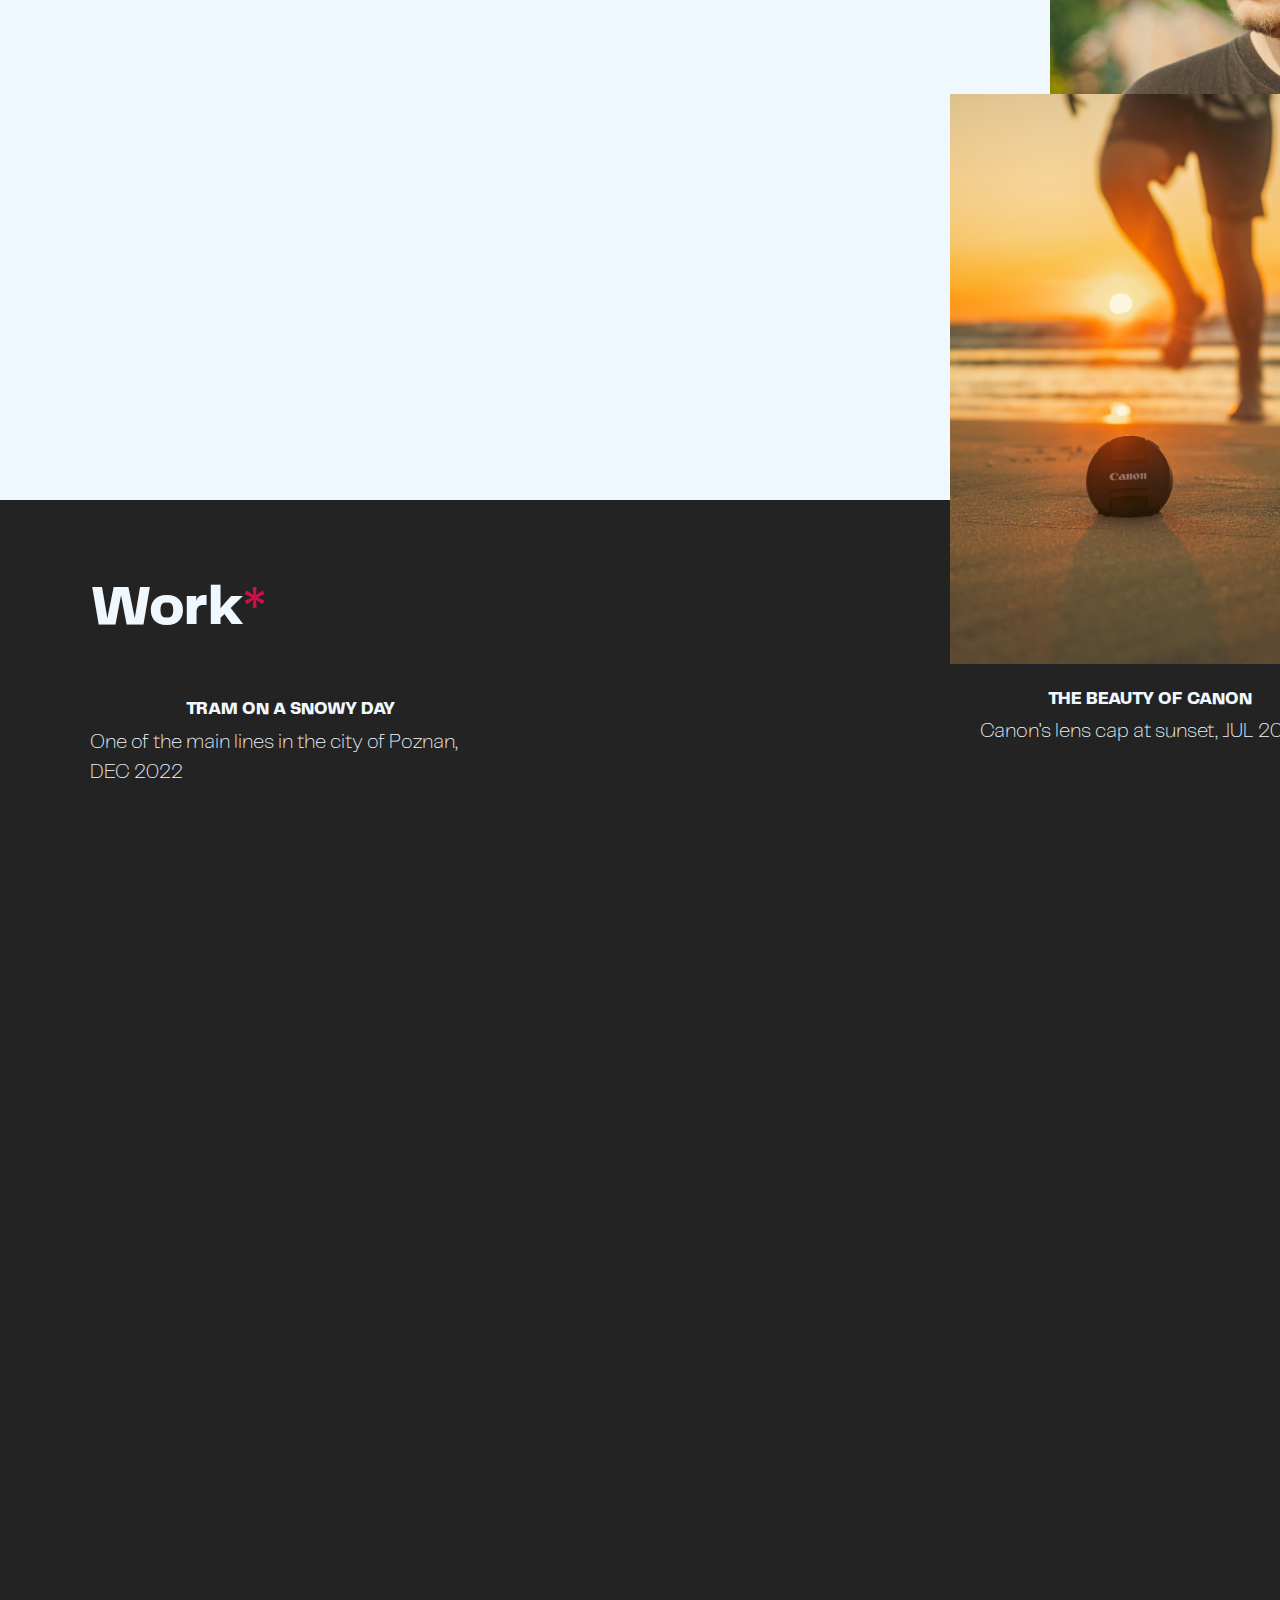
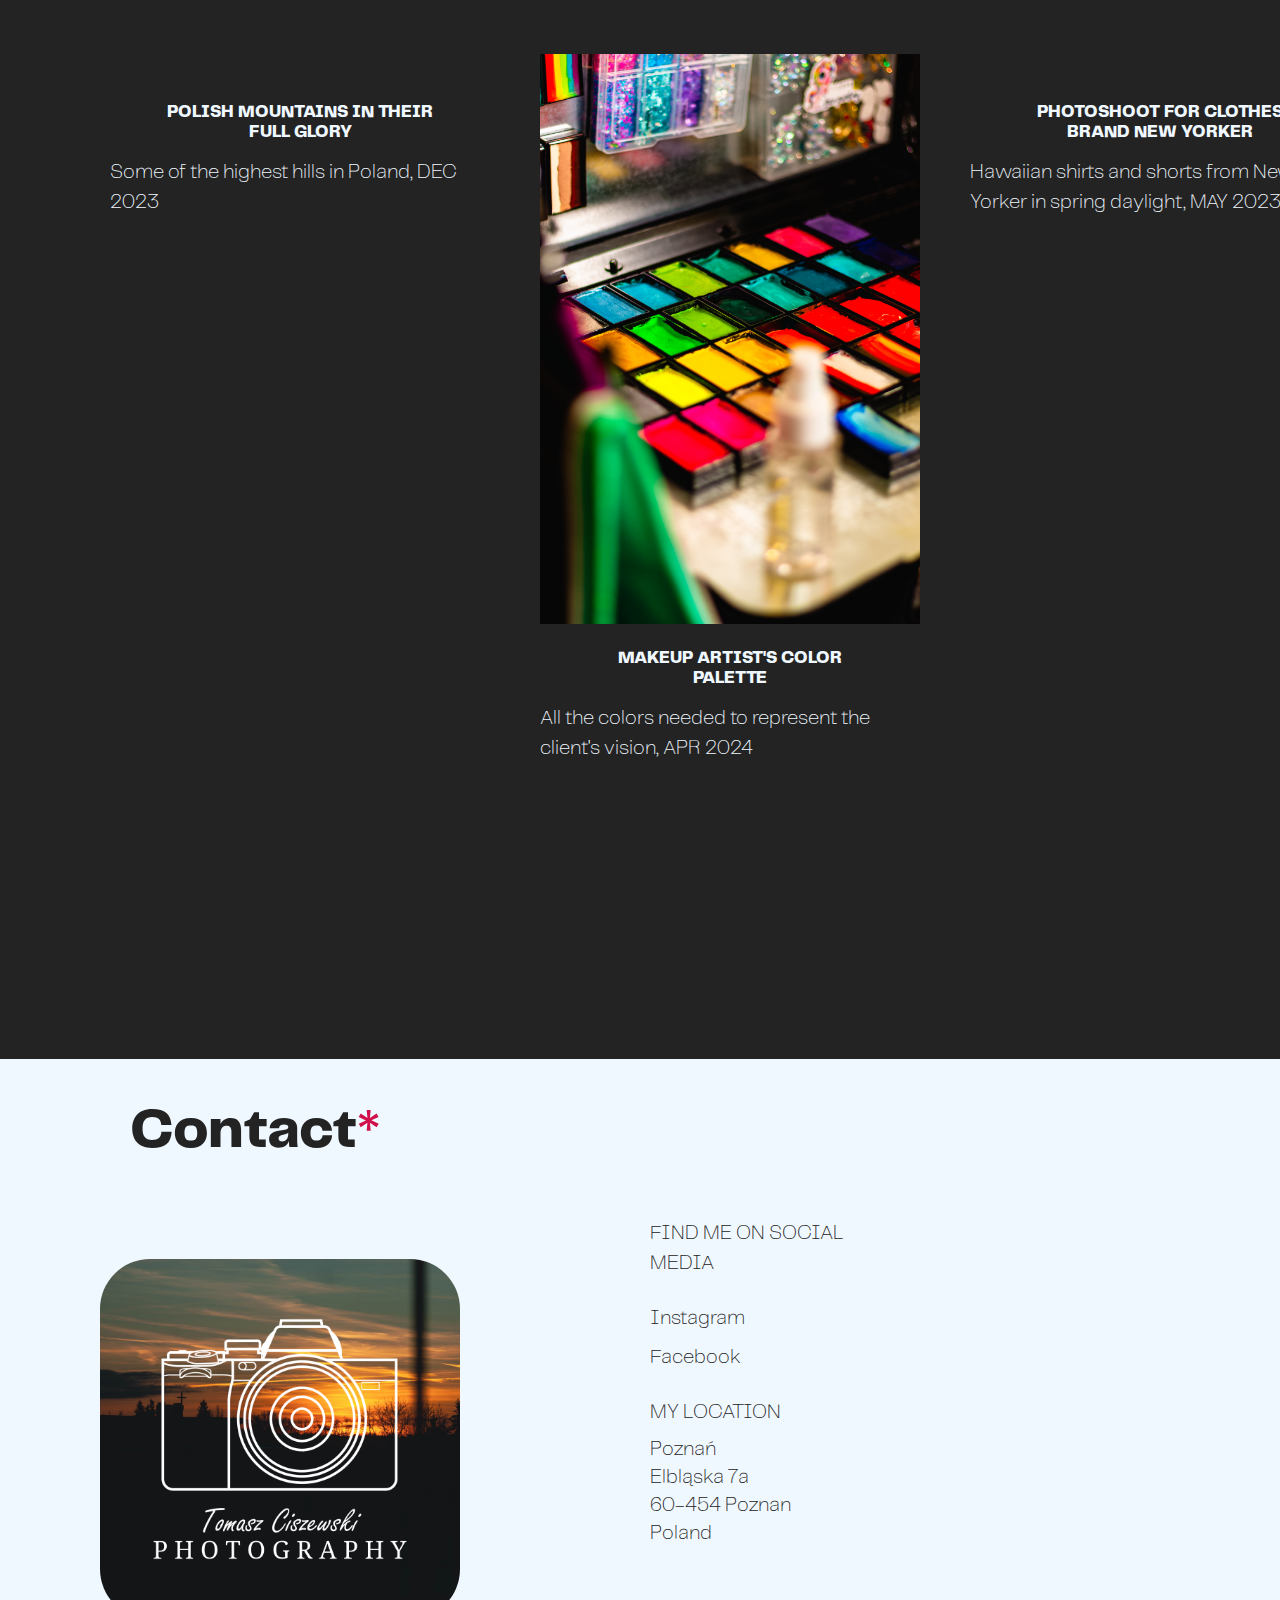
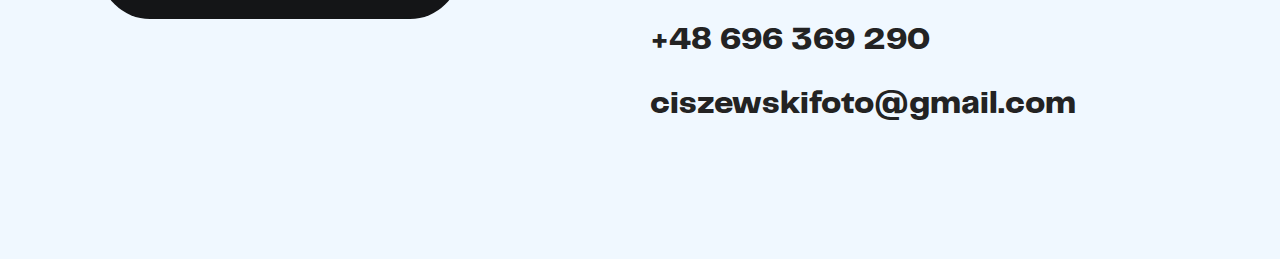
==== commit 9e3ec78c: "Update index.html" ====
--- a/index.html
+++ b/index.html
@@ -67,7 +67,7 @@
             <div class="newyorker">
                 <img class="newyorker_img" draggable="false" src="src/img/newyorker.JPG" alt="">
                 <h1 class="newyorker_head">PHOTOSHOOT FOR CLOTHES BRAND NEW YORKER</h1>
-                <p class="newyorker_text">Hawaiian shirts and shorts from New Yorker in autumn daylight, MAY 2023</p>
+                <p class="newyorker_text">Hawaiian shirts and shorts from New Yorker in spring daylight, MAY 2023</p>
             </div>
             <div class="oldlady">
                 <img class="oldlady_img" draggable="false" src="src/img/oldlady.jpg" alt="">
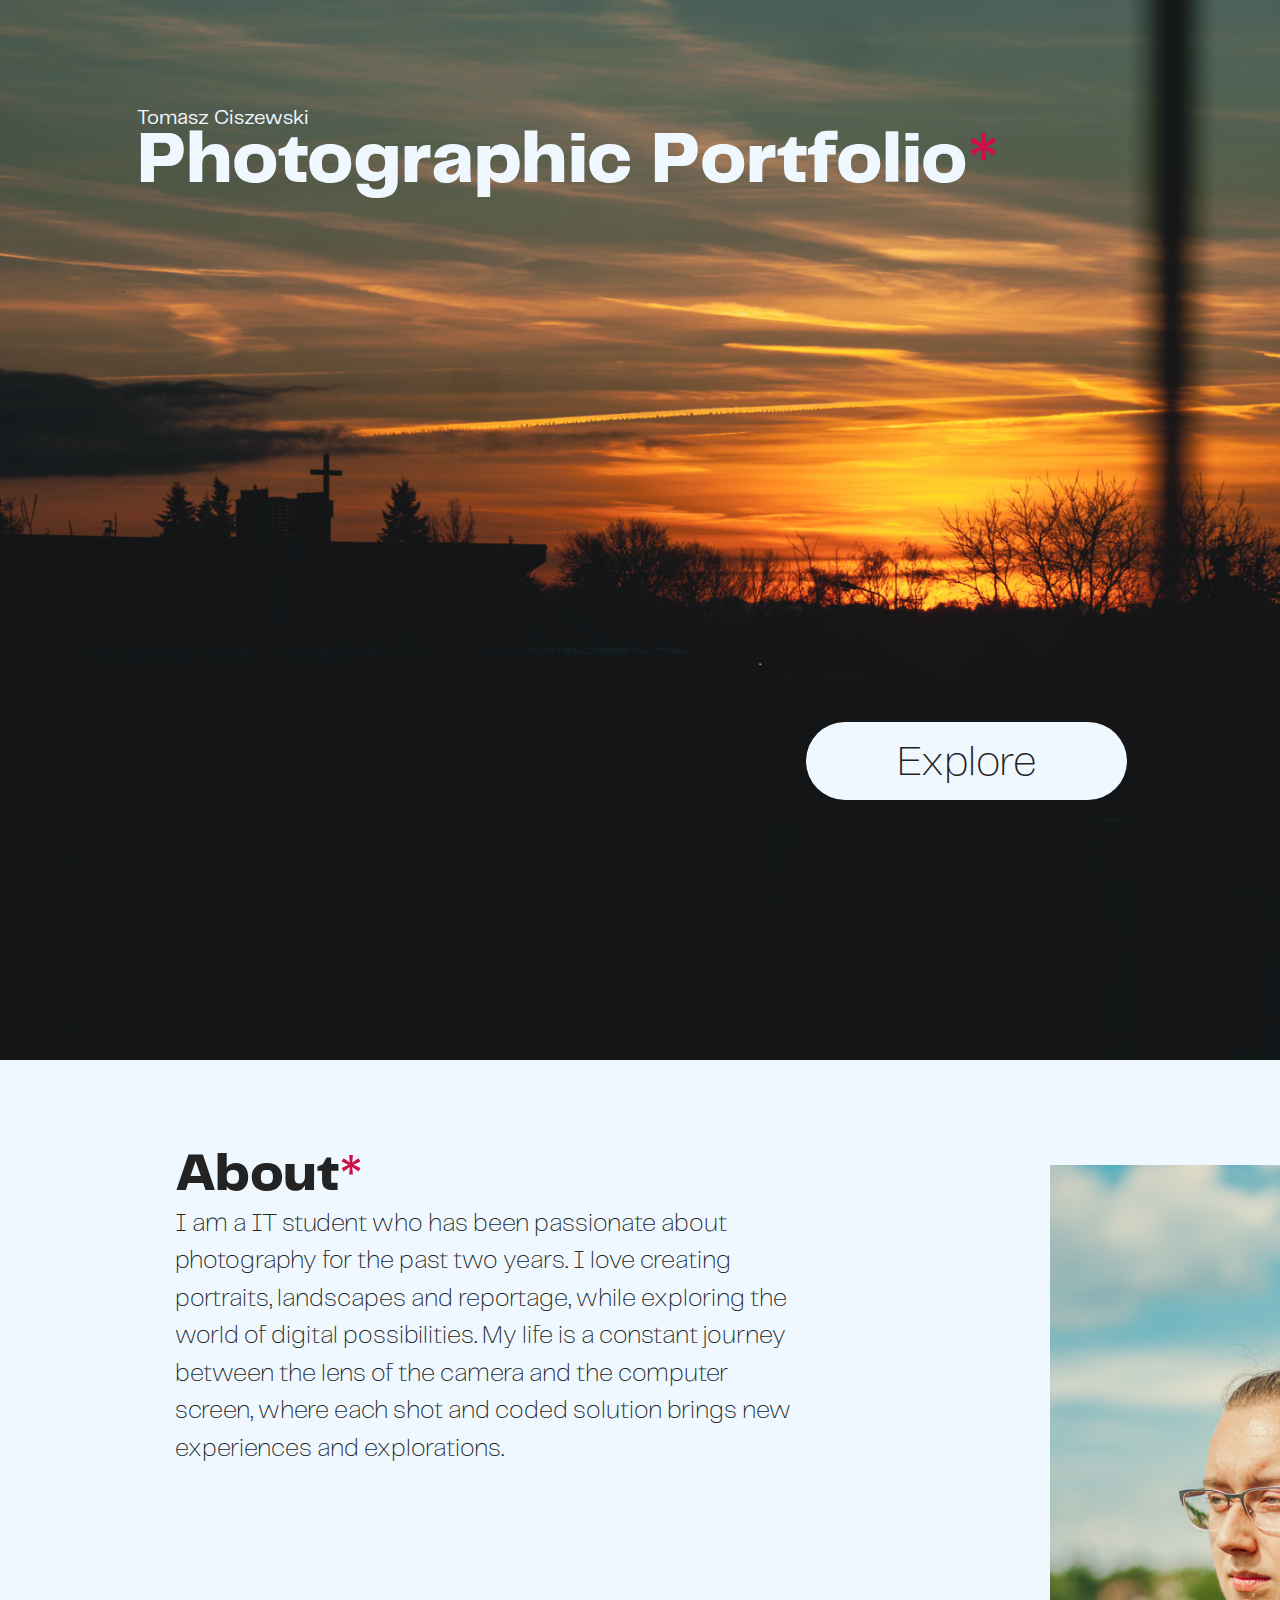
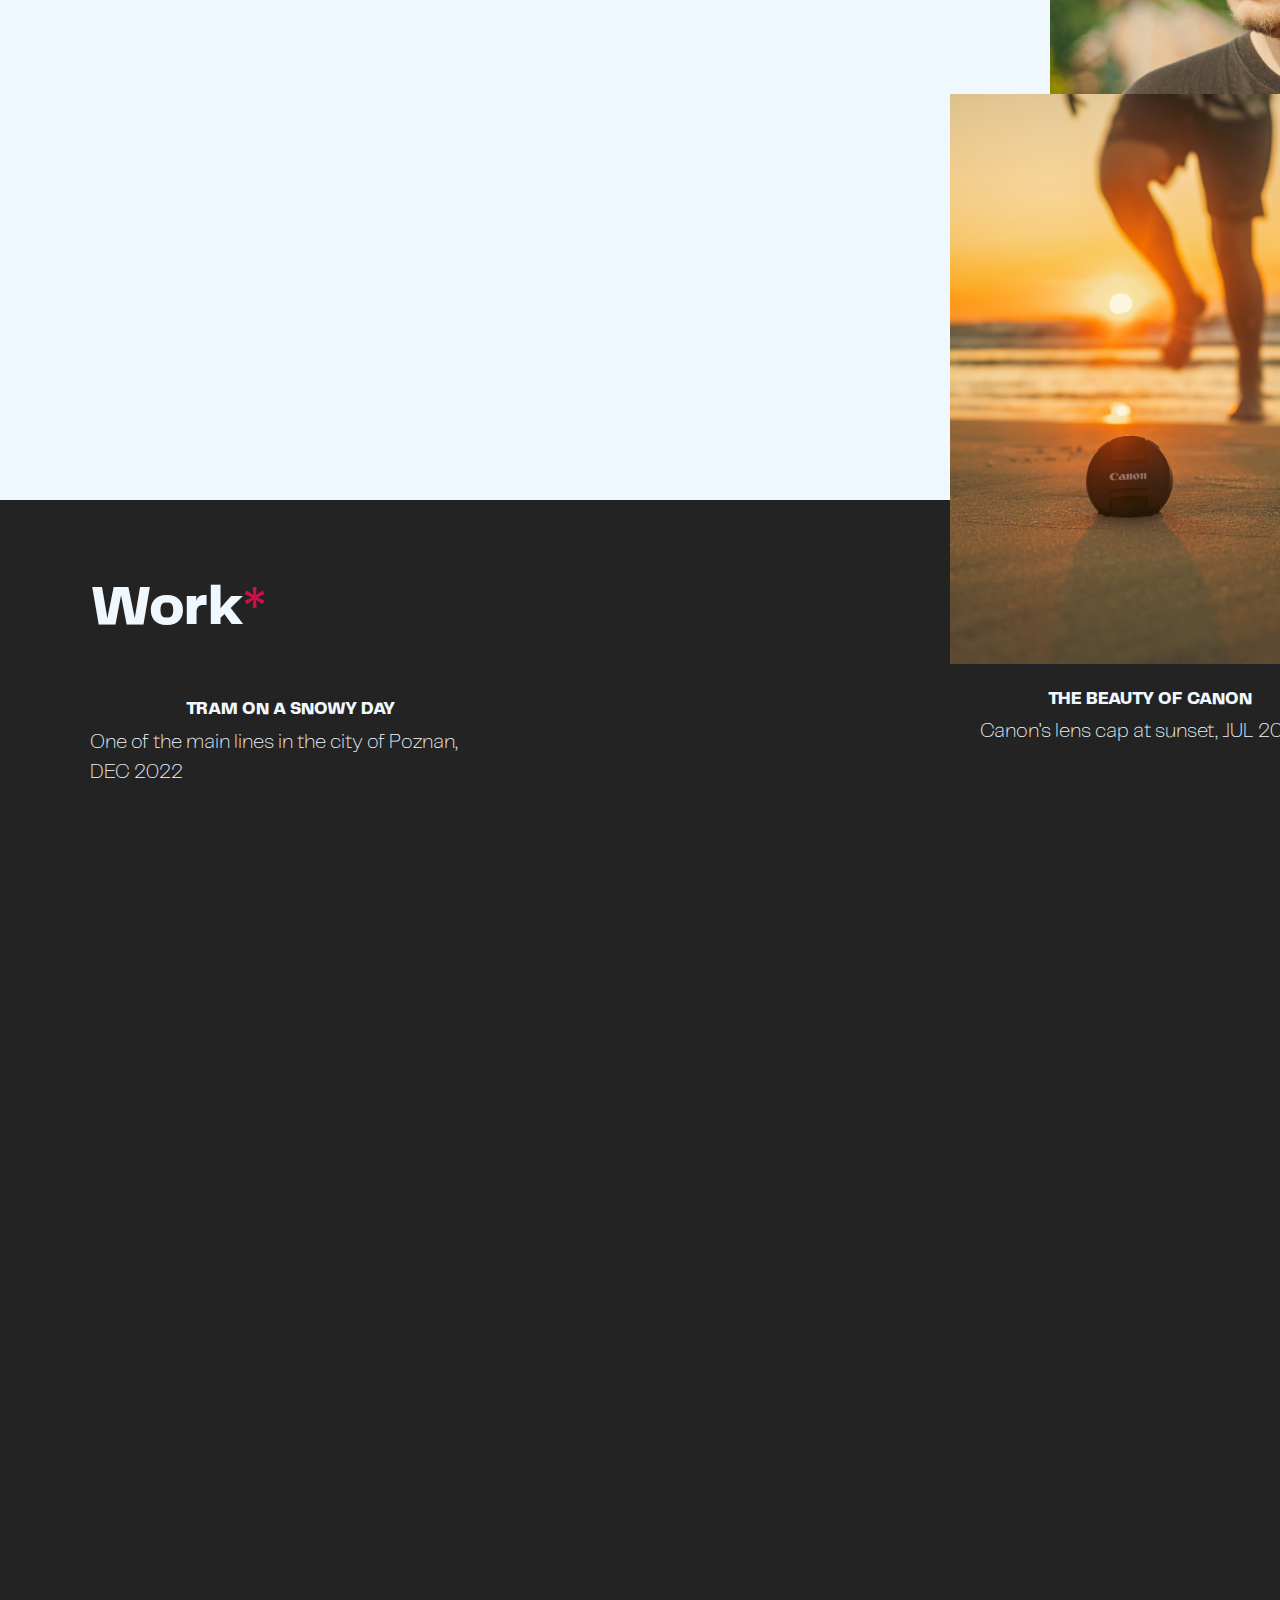
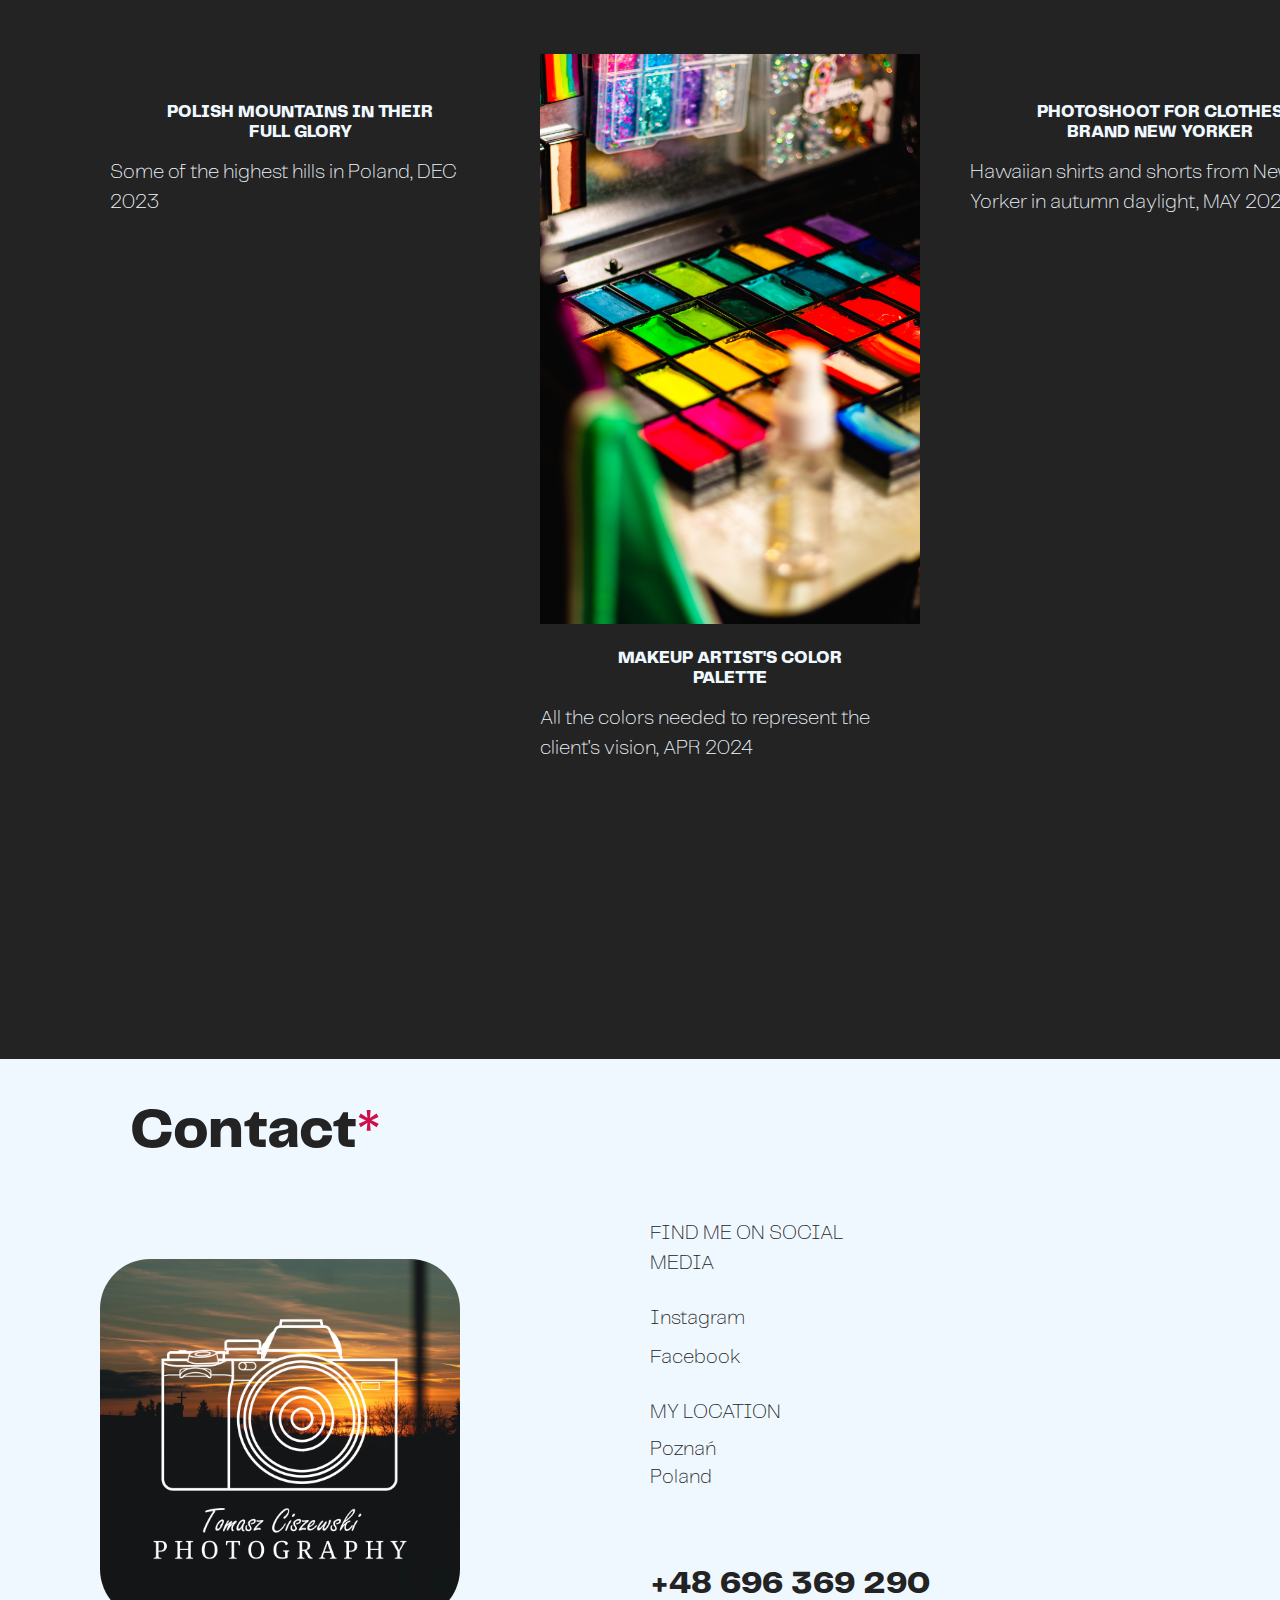
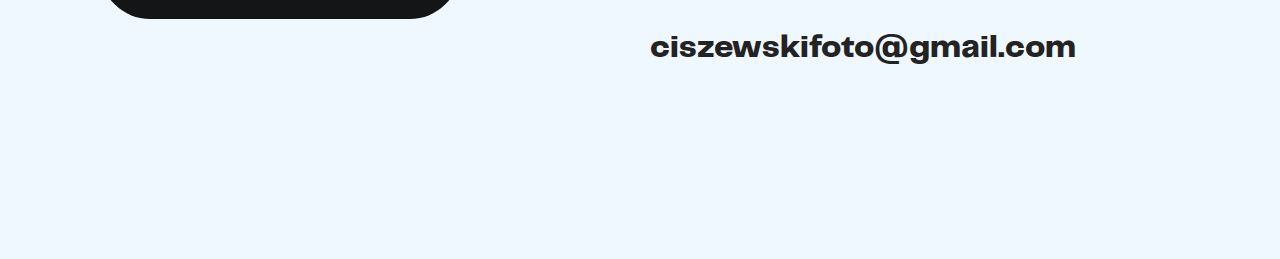
==== commit c7d1f402: "Update index.html" ====
--- a/index.html
+++ b/index.html
@@ -67,7 +67,7 @@
             <div class="newyorker">
                 <img class="newyorker_img" draggable="false" src="src/img/newyorker.JPG" alt="">
                 <h1 class="newyorker_head">PHOTOSHOOT FOR CLOTHES BRAND NEW YORKER</h1>
-                <p class="newyorker_text">Hawaiian shirts and shorts from New Yorker in spring daylight, MAY 2023</p>
+                <p class="newyorker_text">Hawaiian shirts and shorts from New Yorker in autumn daylight, MAY 2023</p>
             </div>
             <div class="oldlady">
                 <img class="oldlady_img" draggable="false" src="src/img/oldlady.jpg" alt="">
@@ -90,8 +90,6 @@
             <div class="mylocation">
                 <p class="myloc">MY LOCATION</p>
                 <p class="locdata">Poznań</p>
-                <p class="locdata">Elbląska 7a</p>
-                <p class="locdata">60-454 Poznan</p>
                 <p class="locdata">Poland</p>
             </div>
             <div class="contact">
@@ -101,4 +99,4 @@
         </div>
     </div>
 </body>
-</html>+</html>
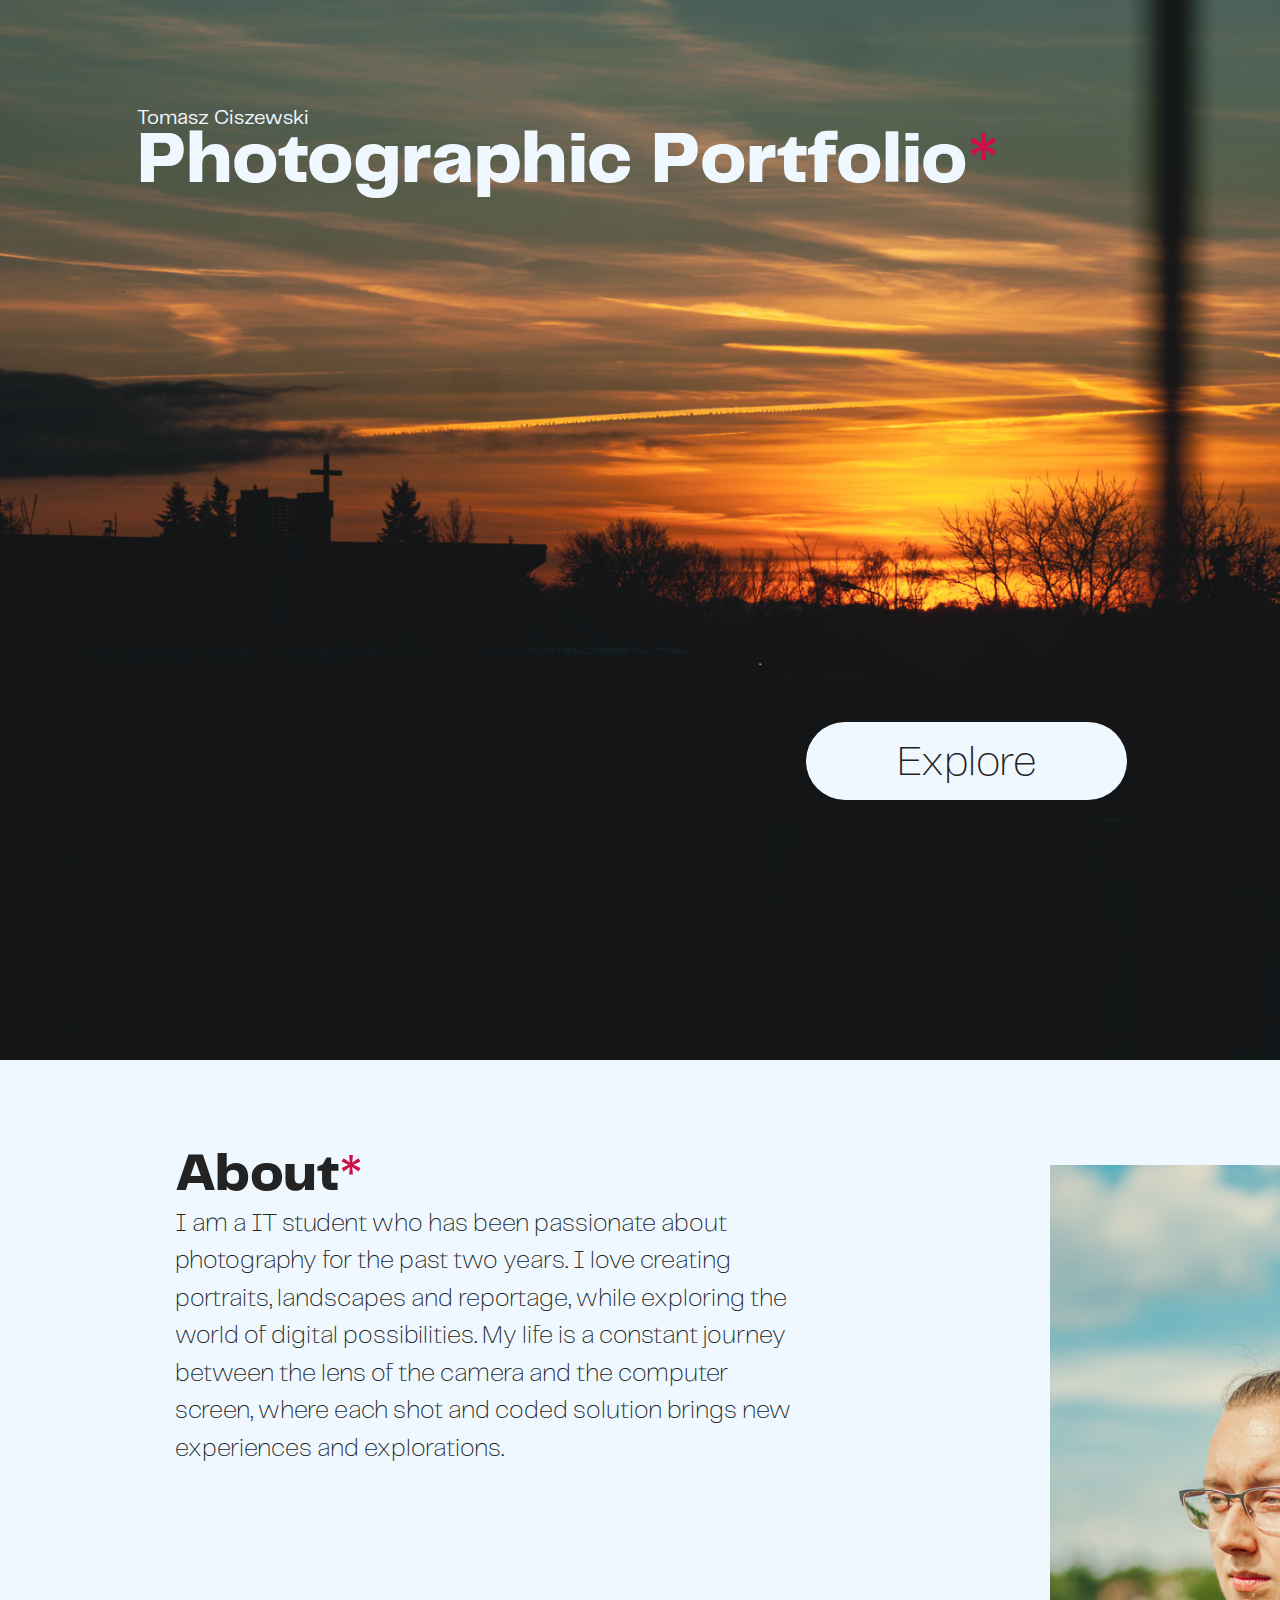
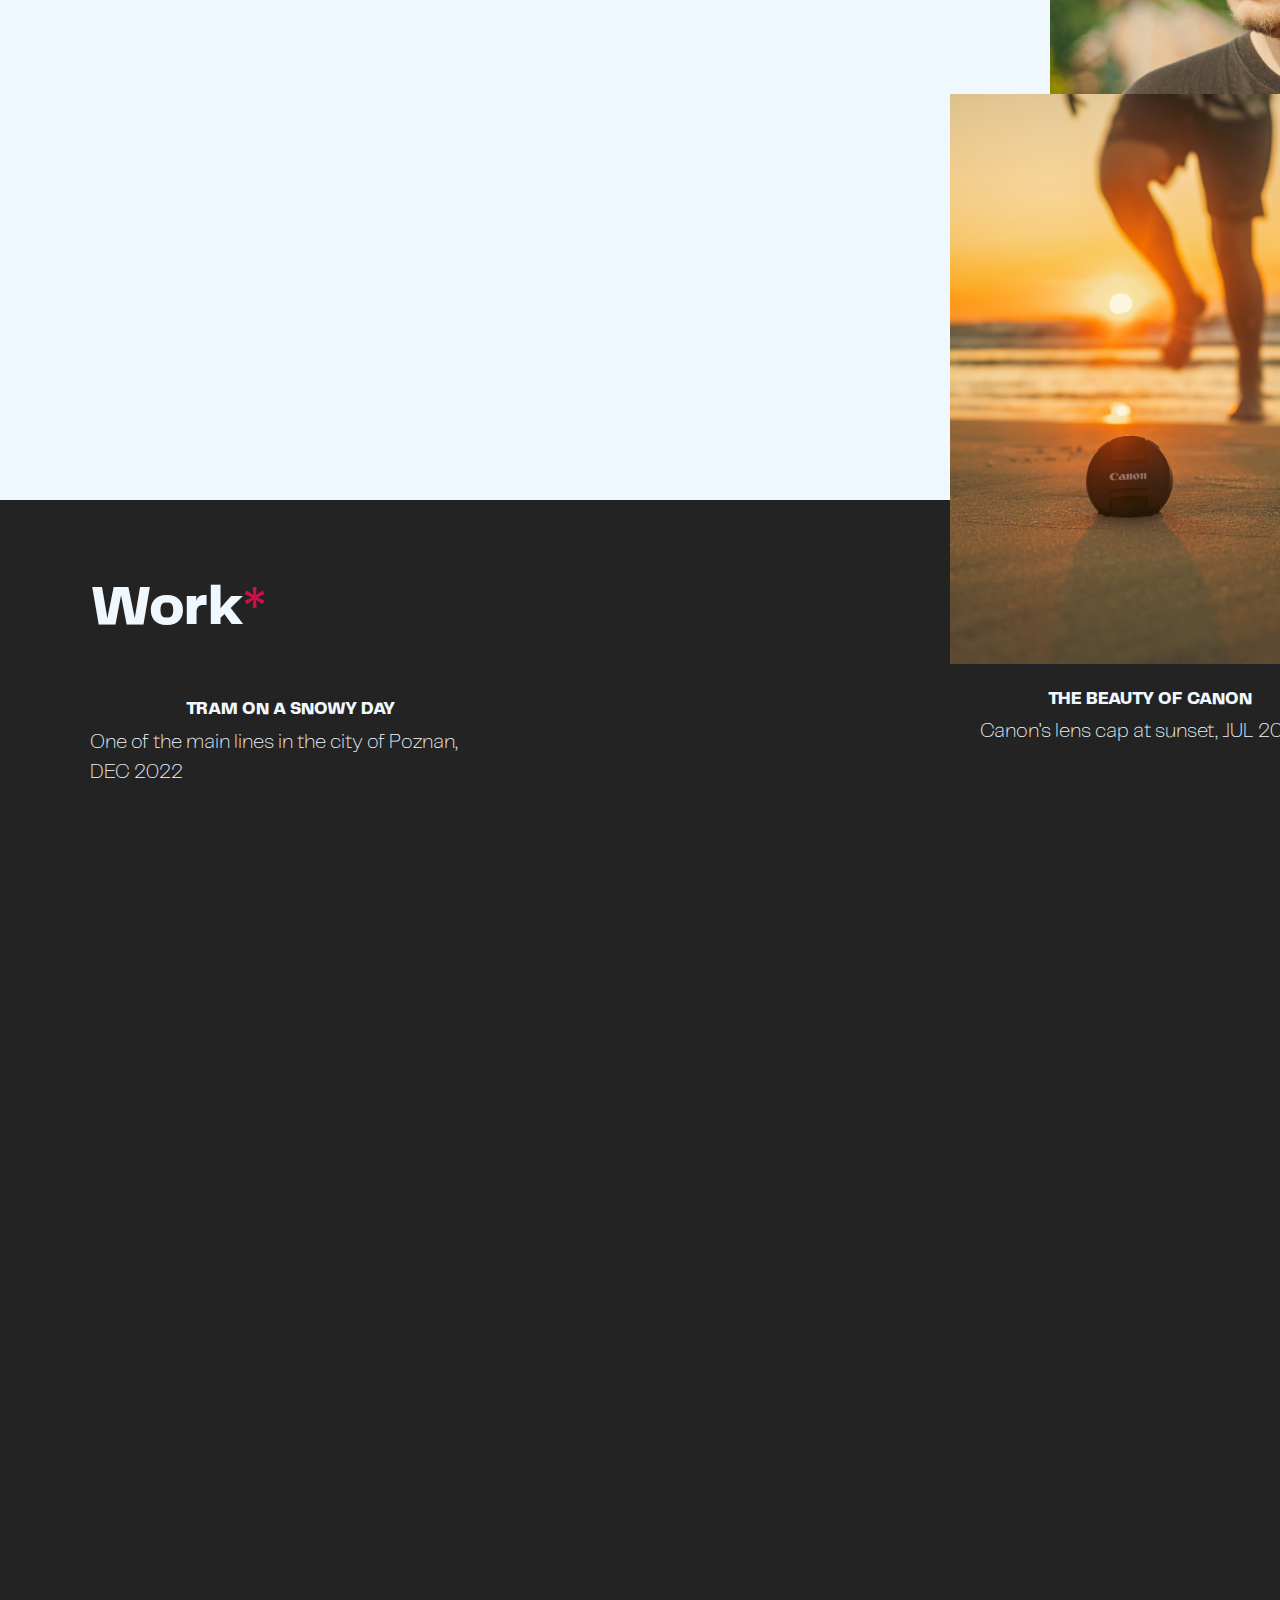
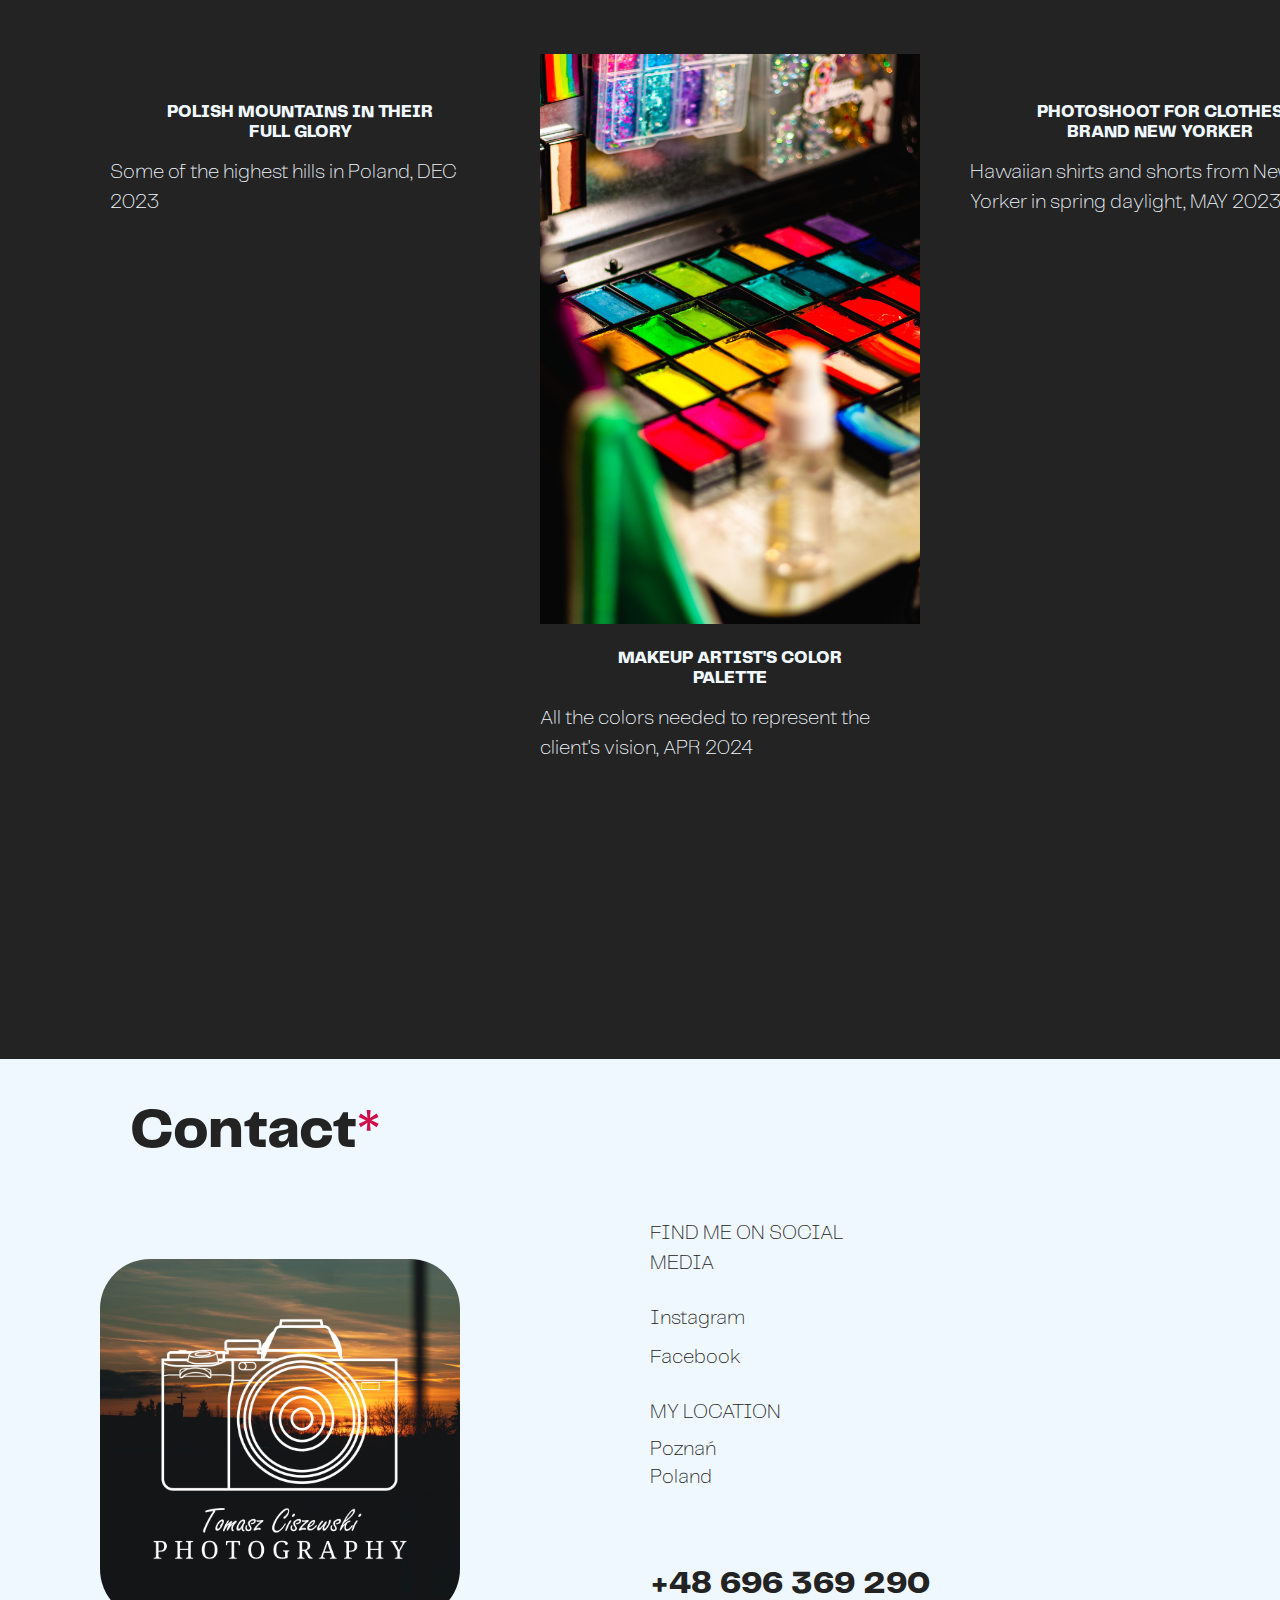
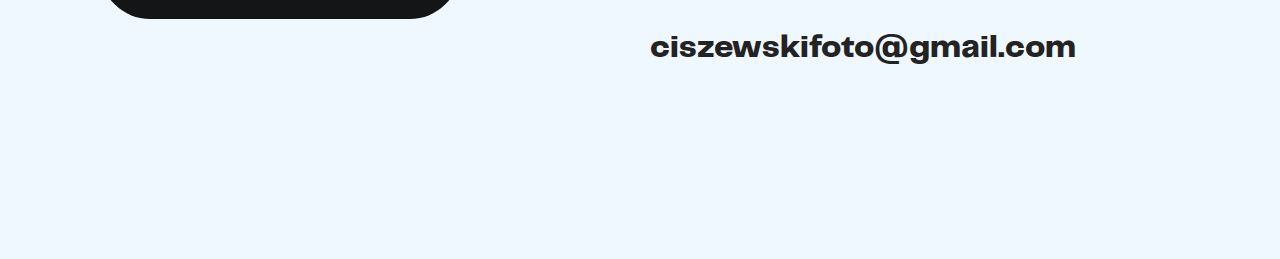
==== commit 92115708: "Update" ====
--- a/index.html
+++ b/index.html
@@ -67,7 +67,7 @@
             <div class="newyorker">
                 <img class="newyorker_img" draggable="false" src="src/img/newyorker.JPG" alt="">
                 <h1 class="newyorker_head">PHOTOSHOOT FOR CLOTHES BRAND NEW YORKER</h1>
-                <p class="newyorker_text">Hawaiian shirts and shorts from New Yorker in autumn daylight, MAY 2023</p>
+                <p class="newyorker_text">Hawaiian shirts and shorts from New Yorker in spring daylight, MAY 2023</p>
             </div>
             <div class="oldlady">
                 <img class="oldlady_img" draggable="false" src="src/img/oldlady.jpg" alt="">
@@ -99,4 +99,4 @@
         </div>
     </div>
 </body>
-</html>
+</html>